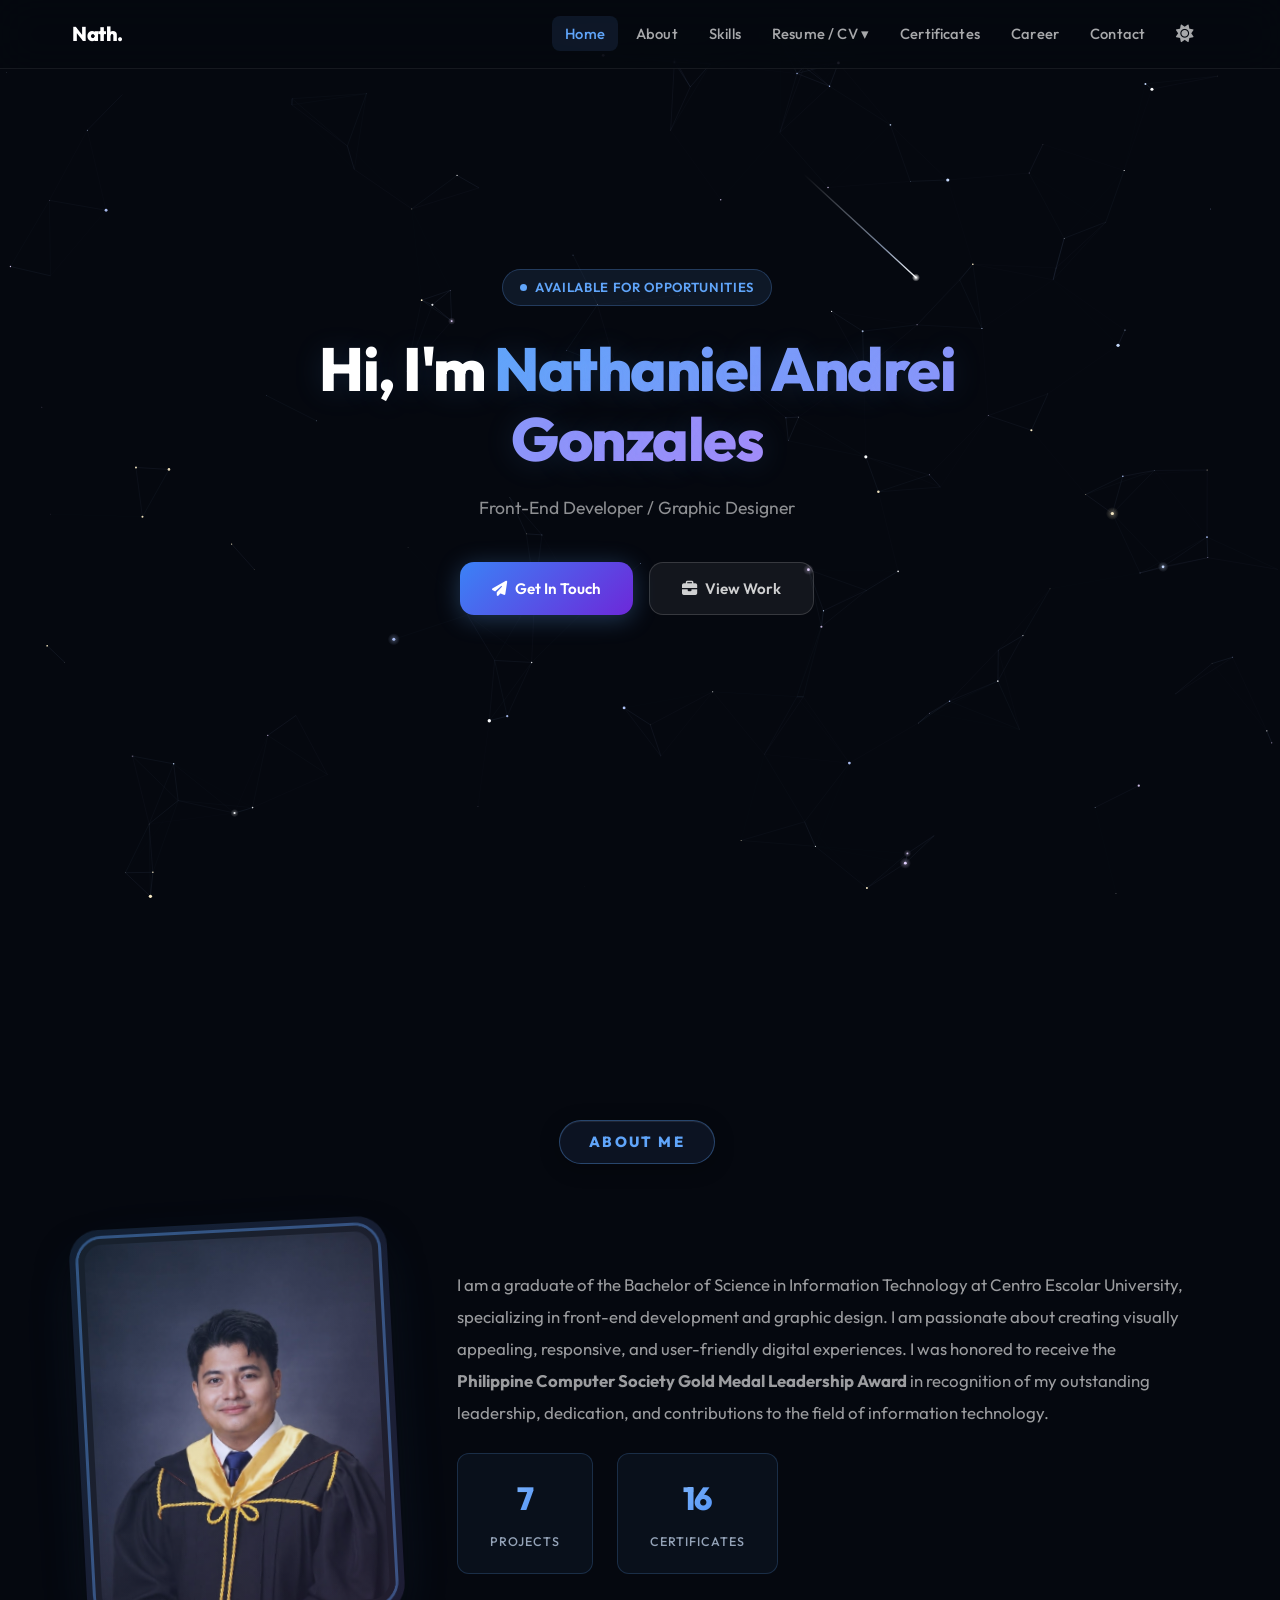
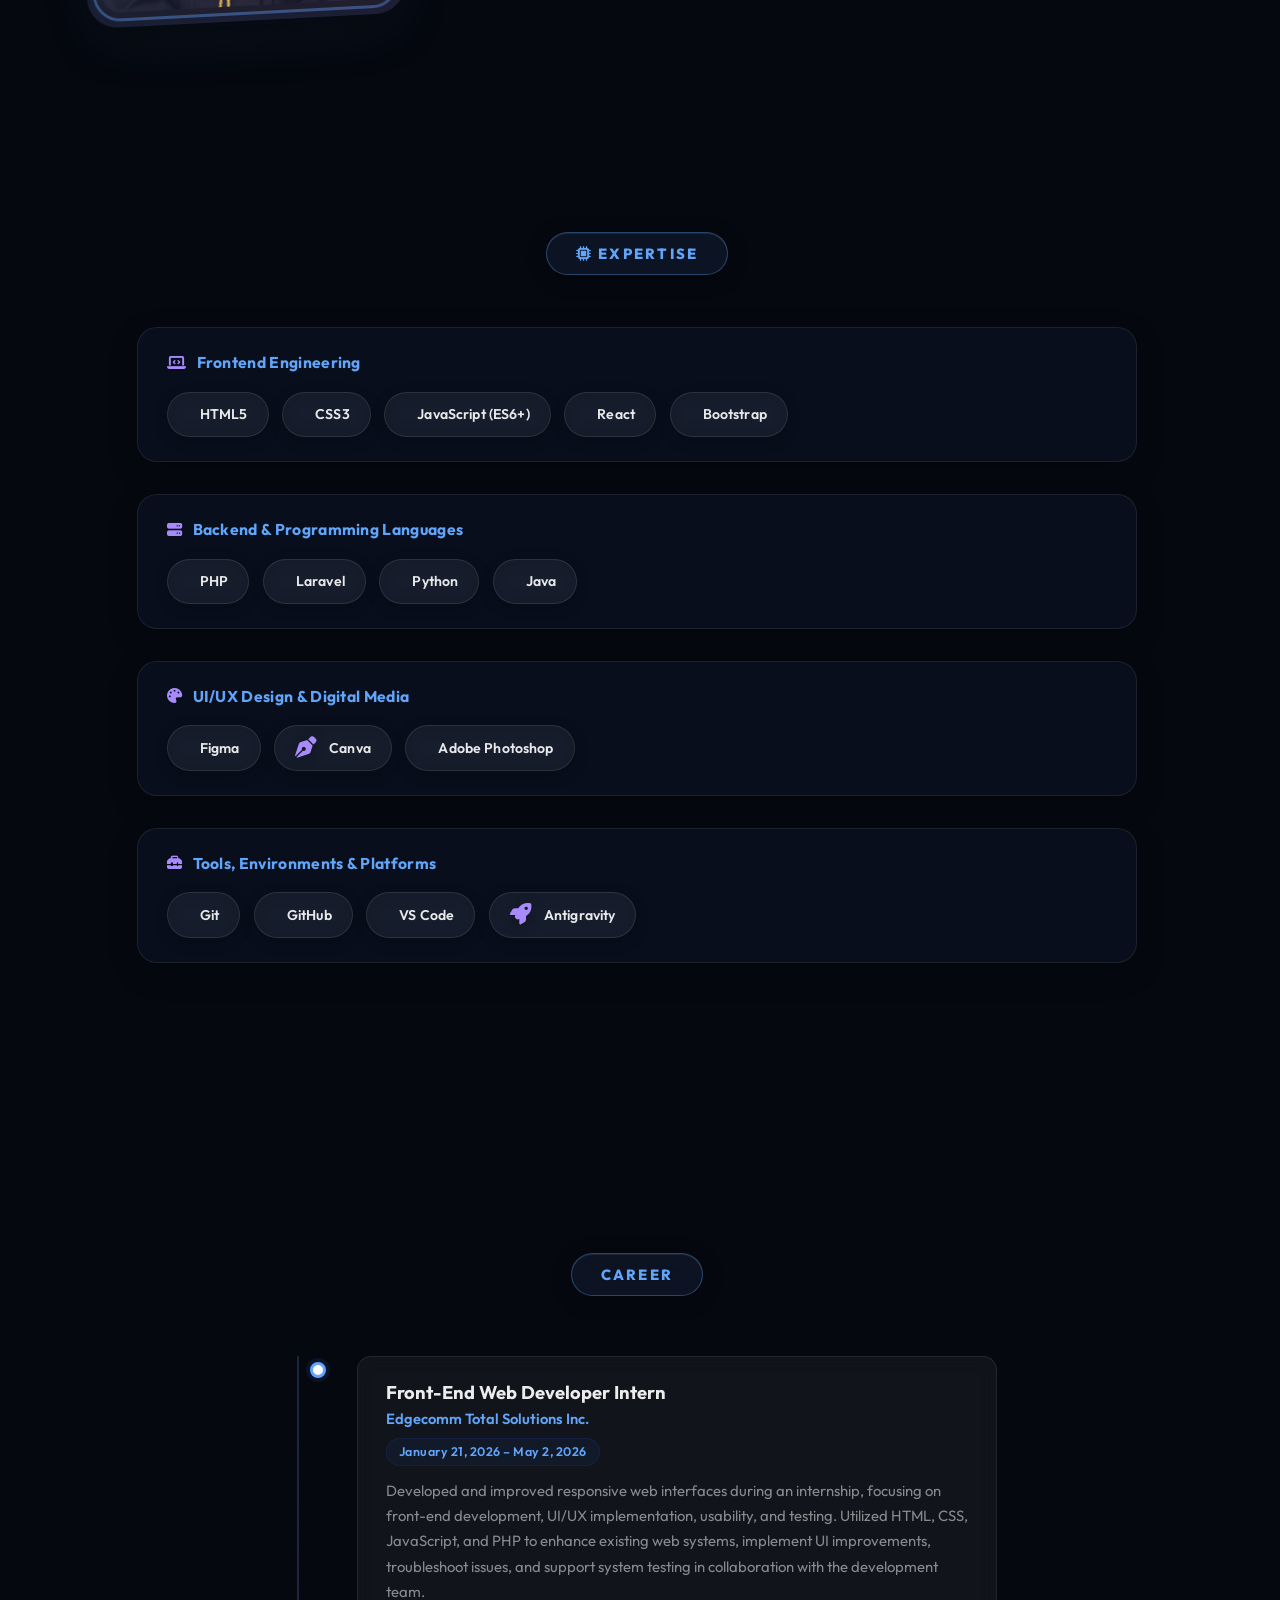
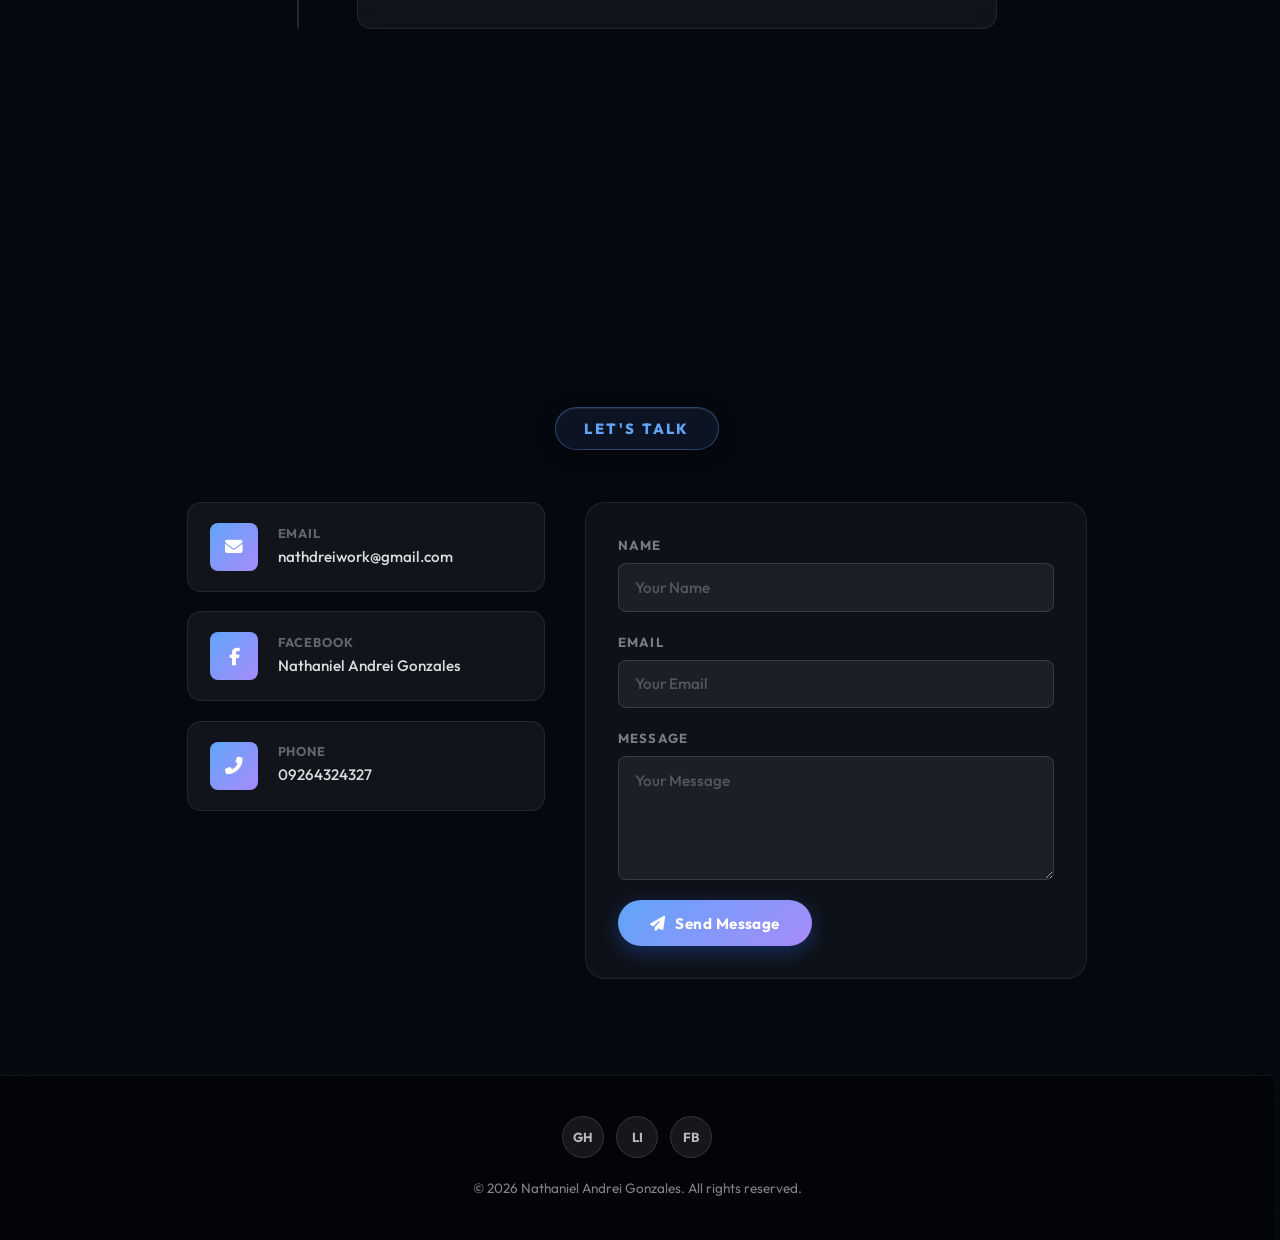
==== index.html @ a36b27b5 "Rename Index.html to index.html" ====
<!DOCTYPE html>
<html lang="en">

<head>
    <meta charset="UTF-8">
    <meta name="viewport" content="width=device-width, initial-scale=1.0">
    <title>Nath Portfolio</title>
    <meta name="description"
        content="Portfolio of Nathaniel — Front-End Developer, Web Designer, and IT student at Centro Escolar University.">

    <!-- Google Fonts -->
    <link rel="preconnect" href="https://fonts.googleapis.com">
    <link rel="preconnect" href="https://fonts.gstatic.com" crossorigin>
    <link href="https://fonts.googleapis.com/css2?family=Outfit:wght@300;400;500;600;700;800&display=swap"
        rel="stylesheet">

    <!-- FontAwesome -->
    <link rel="stylesheet" href="https://cdnjs.cloudflare.com/ajax/libs/font-awesome/6.4.0/css/all.min.css">

    <link rel="stylesheet" href="nath2.css">
</head>

<body id="body">

    <!-- Navigation -->
    <nav id="navbar">
        <div class="container">
            <div class="logo">Nath.</div>

            <div class="menu-toggle" id="mobile-menu">
                <span></span>
                <span></span>
                <span></span>
            </div>

            <ul id="nav-menu">
                <li><a href="#home">Home</a></li>
                <li><a href="#about">About</a></li>
                <li><a href="#skills">Skills</a></li>
                <li class="cv-dropdown">
                    <a href="#" id="cv-link">Resume / CV ▾</a>
                    <div class="cv-popup">
                        <h3>My Documents</h3>
                        <a href="CV.pdf" download>Download CV</a>
                        <a href="resume (2).pdf" download>Download Resume</a>
                    </div>
                </li>
                <li><a href="#" id="certificates-nav-link">Certificates</a></li>
                <li><a href="#experience">Career</a></li>
                <li><a href="#contact">Contact</a></li>
                <li style="display:flex;align-items:center;"><button id="theme-toggle" class="theme-toggle-btn"
                        aria-label="Toggle Theme"><i class="fas fa-sun"></i></button></li>
            </ul>
        </div>
    </nav>

    <!-- Home Section -->
    <canvas id="star-canvas"></canvas>

    <section id="home">
        <div class="hero-content fade-up">
            <div class="hero-badge">Available for opportunities</div>
            <h1>Hi, I'm <span class="highlight">Nathaniel Andrei<br>Gonzales</span></h1>
            <p class="tagline">Front-End Developer / Graphic Designer</p>
            <div class="hero-buttons">
                <a href="#contact" class="cta-button">
                    <i class="fas fa-paper-plane"></i> Get In Touch
                </a>
                <a href="#" id="view-work-btn" class="cta-outline">
                    <i class="fas fa-briefcase"></i> View Work
                </a>
            </div>
        </div>
    </section>


    <!-- About Section -->
    <section id="about">
        <div style="text-align:center;margin-bottom:0.5rem;">
            <span class="section-pill">About Me</span>
        </div>
        <div class="about-content">
            <div class="about-image">
                <img src="nath.jpg?v=2" alt="Nathaniel Andrei Gonzales">
            </div>
            <div class="about-text">
                <p>I am a graduate of the Bachelor of Science in Information Technology at Centro Escolar University,
                    specializing in front-end development and graphic design. I am passionate about creating visually
                    appealing, responsive, and user-friendly digital experiences. I was honored to receive the
                    <strong>Philippine Computer Society Gold Medal Leadership Award</strong> in recognition of my
                    outstanding leadership, dedication,
                    and contributions to the field of information technology.
                </p>

                <div class="about-stats">
                    <div class="stat-item">
                        <span class="stat-number">7</span>
                        <span class="stat-label">Projects</span>
                    </div>
                    <div class="stat-item">
                        <span class="stat-number">16</span>
                        <span class="stat-label">Certificates</span>
                    </div>
                </div>
            </div>
        </div>
    </section>

    <!-- Skills Section -->
    <section id="skills">
        <div class="skills-section-header">
            <span class="section-pill"><i class="fas fa-microchip"></i> Expertise</span>

        </div>

        <div class="skills-container">
            <!-- Category 1: Frontend Development -->
            <div class="skills-group-block">
                <h3 class="skills-group-heading"><i class="fas fa-laptop-code"></i> Frontend Engineering</h3>
                <div class="skills-chips-wrapper">
                    <div class="skill-chip"><i class="devicon-html5-plain colored"></i><span>HTML5</span></div>
                    <div class="skill-chip"><i class="devicon-css3-plain colored"></i><span>CSS3</span></div>
                    <div class="skill-chip"><i class="devicon-javascript-plain colored"></i><span>JavaScript
                            (ES6+)</span></div>
                    <div class="skill-chip"><i class="devicon-react-original colored"></i><span>React</span></div>
                    <div class="skill-chip"><i class="devicon-bootstrap-plain colored"></i><span>Bootstrap</span></div>
                </div>
            </div>

            <!-- Category 2: Backend & Programming -->
            <div class="skills-group-block">
                <h3 class="skills-group-heading"><i class="fas fa-server"></i> Backend &amp; Programming Languages</h3>
                <div class="skills-chips-wrapper">
                    <div class="skill-chip"><i class="devicon-php-plain colored"></i><span>PHP</span></div>
                    <div class="skill-chip"><i class="devicon-laravel-plain colored"></i><span>Laravel</span></div>
                    <div class="skill-chip"><i class="devicon-python-plain colored"></i><span>Python</span></div>
                    <div class="skill-chip"><i class="devicon-java-plain colored"></i><span>Java</span></div>
                </div>
            </div>

            <!-- Category 3: UI/UX Design & Media -->
            <div class="skills-group-block">
                <h3 class="skills-group-heading"><i class="fas fa-palette"></i> UI/UX Design &amp; Digital Media</h3>
                <div class="skills-chips-wrapper">
                    <div class="skill-chip"><i class="devicon-figma-plain colored"></i><span>Figma</span></div>
                    <div class="skill-chip"><i class="fas fa-pen-nib skill-icon-fa"></i><span>Canva</span></div>
                    <div class="skill-chip"><i class="devicon-photoshop-plain colored"></i><span>Adobe Photoshop</span>
                    </div>
                </div>
            </div>

            <!-- Category 4: Tools & Platforms -->
            <div class="skills-group-block">
                <h3 class="skills-group-heading"><i class="fas fa-toolbox"></i> Tools, Environments &amp; Platforms</h3>
                <div class="skills-chips-wrapper">
                    <div class="skill-chip"><i class="devicon-git-plain colored"></i><span>Git</span></div>
                    <div class="skill-chip"><i class="devicon-github-original skill-icon-github"></i><span>GitHub</span>
                    </div>
                    <div class="skill-chip"><i class="devicon-vscode-plain colored"></i><span>VS Code</span></div>
                    <div class="skill-chip"><i class="fas fa-rocket skill-icon-fa"></i><span>Antigravity</span></div>
                </div>
            </div>
        </div>
    </section>


    <!-- ====== PROJECTS OVERLAY MODAL ====== -->
    <div id="projectsOverlay" class="section-overlay" aria-hidden="true">
        <div class="section-overlay-inner">
            <button class="section-overlay-close" id="projects-overlay-close"
                aria-label="Close Projects">&times;</button>

            <div class="proj-section-header">
                <span class="section-pill"><i class="fas fa-folder-open"></i> Projects</span>
                <h2 class="proj-main-heading">Featured Projects &amp; Visual Work</h2>
                <p class="proj-section-desc">Showcase of my software, digital design, and research work, including
                    systems development,
                    web applications, and magazines.</p>
                <!-- Interactive Filter Bar -->
                <div class="proj-filter-bar">
                    <button class="proj-filter-btn active" data-filter="all">
                        <i class="fas fa-th-large"></i> All Work <span class="filter-count">7</span>
                    </button>
                    <button class="proj-filter-btn" data-filter="systems">
                        <i class="fas fa-code"></i> Systems &amp; Software <span class="filter-count">5</span>
                    </button>
                    <button class="proj-filter-btn" data-filter="magazines">
                        <i class="fas fa-book-open"></i> Magazines &amp; Media <span class="filter-count">2</span>
                    </button>
                </div>
            </div>

            <!-- Category 1: Systems / Development -->
            <div class="proj-category-block" data-category="systems">
                <div class="proj-category-title">
                    <span class="category-pill"><i class="fas fa-laptop-code"></i> Software &amp; Systems
                        Engineering</span>
                </div>

                <div class="proj-grid">
                    <!-- 01 — Student Affairs Merit System -->
                    <div class="proj-card" data-num="01" data-category="systems">
                        <div class="proj-img">
                            <img src="Proj/proj1.png" alt="Student Affairs Merit System">
                            <div class="proj-hover">
                                <button onclick="openProjectModal(0)"><i class="fas fa-arrow-up-right-from-square"></i>
                                    View Details</button>
                            </div>
                        </div>
                        <div class="proj-body">
                            <h3>Student Affairs Merit System</h3>
                            <p>A web platform for CEU Manila to track student activities and automate merit point
                                computation.</p>
                            <div class="proj-tech">
                                <span>PHP</span>
                                <span>MySQL</span>
                                <span>HTML</span>
                                <span>CSS</span>
                                <span>Bootstrap</span>
                            </div>
                            <div class="proj-actions">
                                <a href="https://github.com/nathdreiwork/student-affairs-merit-system" target="_blank"
                                    class="proj-action-btn proj-action-btn--ghost">
                                    <i class="fab fa-github"></i> GitHub Repository
                                </a>
                            </div>
                        </div>
                    </div>

                    <!-- 02 — VerdixaChatBot -->
                    <div class="proj-card" data-num="02" data-category="systems">
                        <div class="proj-img">
                            <img src="Proj/proj5.png" alt="VerdixaChatBot">
                            <div class="proj-hover">
                                <button onclick="openProjectModal(1)"><i class="fas fa-arrow-up-right-from-square"></i>
                                    View Details</button>
                            </div>
                        </div>
                        <div class="proj-body">
                            <h3>VerdixaChatBot</h3>
                            <p>An AI-powered diet chatbot system designed to help users achieve health goals with
                                real-time AI guidance.</p>
                            <div class="proj-tech">
                                <span>PHP</span>
                                <span>MySQL</span>
                                <span>HTML</span>
                                <span>CSS</span>
                                <span>Bootstrap</span>
                            </div>
                            <div class="proj-actions">
                                <a href="https://github.com/nathdreiwork/verdixa-chatbot" target="_blank"
                                    class="proj-action-btn proj-action-btn--ghost">
                                    <i class="fab fa-github"></i> GitHub Repository
                                </a>
                            </div>
                        </div>
                    </div>

                    <!-- 03 — BarangayCare -->
                    <div class="proj-card" data-num="03" data-category="systems">
                        <div class="proj-img">
                            <img src="Proj/proj6.png" alt="BarangayCare — Health Information System">
                            <div class="proj-hover">
                                <button onclick="openProjectModal(2)"><i class="fas fa-arrow-up-right-from-square"></i>
                                    View Details</button>
                            </div>
                        </div>
                        <div class="proj-body">
                            <h3>BarangayCare</h3>
                            <p>A cloud-powered barangay health record system with real-time profiling, vaccination
                                tracker, &amp; inventory.</p>
                            <div class="proj-tech">
                                <span>JavaScript</span>
                                <span>Firebase</span>
                                <span>Firestore</span>
                                <span>Chart.js</span>
                                <span>HTML5/CSS3</span>
                            </div>
                            <div class="proj-actions">
                                <a href="https://github.com/nathdreiwork/barangaycare" target="_blank"
                                    class="proj-action-btn proj-action-btn--ghost">
                                    <i class="fab fa-github"></i> GitHub Repository
                                </a>
                            </div>
                        </div>
                    </div>

                    <!-- 04 — PowerHub E-Commerce -->
                    <div class="proj-card" data-num="04" data-category="systems">
                        <div class="proj-img">
                            <img src="Proj/Proj3.png" alt="PowerHub E-Commerce">
                            <div class="proj-hover">
                                <button onclick="openProjectModal(3)"><i class="fas fa-arrow-up-right-from-square"></i>
                                    View Details</button>
                            </div>
                        </div>
                        <div class="proj-body">
                            <h3>PowerHub E-Commerce</h3>
                            <p>An e-commerce platform for browsing and purchasing tech products with full administrative
                                inventory control.</p>
                            <div class="proj-tech">
                                <span>MS Access</span>
                            </div>
                        </div>
                    </div>

                    <!-- 05 — Human Food & Water Dispenser -->
                    <div class="proj-card" data-num="05" data-category="systems">
                        <div class="proj-img">
                            <img src="Proj/Proj2.png" alt="Human Food &amp; Water Dispenser">
                            <div class="proj-hover">
                                <button onclick="openProjectModal(4)"><i class="fas fa-arrow-up-right-from-square"></i>
                                    View Details</button>
                            </div>
                        </div>
                        <div class="proj-body">
                            <h3>Human Food &amp; Water Dispenser</h3>
                            <p>An automated robotics system that hygienically dispenses food and water in public spaces
                                using sensors.</p>
                            <div class="proj-tech">
                                <span>Arduino</span><span>C++</span><span>Sensors</span><span>Servo Motor</span>
                            </div>
                        </div>
                    </div>
                </div>
            </div>

            <!-- Category 2: Graphic Design / Publications -->
            <div class="proj-category-block" data-category="magazines">
                <div class="proj-category-title">
                    <span class="category-pill"><i class="fas fa-book-open"></i> Publications &amp; Editorial
                        Media</span>
                </div>

                <div class="proj-grid">
                    <!-- 06 — JPCS Organization -->
                    <div class="proj-card" data-num="06" data-category="magazines">
                        <div class="proj-img">
                            <img src="Proj/D 1.png" alt="JPCS Organization Magazine">
                            <div class="proj-hover">
                                <button onclick="openProjectModal(5)"><i class="fas fa-arrow-up-right-from-square"></i>
                                    View Details</button>
                            </div>
                        </div>
                        <div class="proj-body">
                            <h3>JPCS Organization</h3>
                            <p>Full editorial magazine layout designed for the Technology Batch 2026 graduating class.
                            </p>
                            <div class="proj-tech">
                                <span>Canva</span><span>Magazine Layout</span>
                            </div>
                        </div>
                    </div>

                    <!-- 07 — Graduation Batch 2026 -->
                    <div class="proj-card" data-num="07" data-category="magazines">
                        <div class="proj-img">
                            <img src="Proj/D 2.png" alt="Graduation Batch 2026 Magazine">
                            <div class="proj-hover">
                                <button onclick="openProjectModal(6)"><i class="fas fa-arrow-up-right-from-square"></i>
                                    View Details</button>
                            </div>
                        </div>
                        <div class="proj-body">
                            <h3>Graduation Batch 2026</h3>
                            <p>Full editorial magazine layout designed for the Technology Batch 2026 graduating class.
                            </p>
                            <div class="proj-tech">
                                <span>Canva</span><span>Magazine Layout</span>
                            </div>
                        </div>
                    </div>
                </div><!-- /.proj-grid -->
            </div><!-- /.proj-category-block -->
        </div><!-- /.section-overlay-inner -->
    </div><!-- /#projectsOverlay -->

    <!-- ====== CERTIFICATES OVERLAY MODAL ====== -->
    <div id="certificatesOverlay" class="section-overlay" aria-hidden="true">
        <div class="section-overlay-inner">
            <button class="section-overlay-close" id="certificates-overlay-close"
                aria-label="Close Certificates">&times;</button>

            <div class="cert-section-header">
                <span class="section-pill"><i class="fas fa-certificate"></i> Verified Credentials</span>
                <h2 class="cert-main-heading">Certifications &amp; Technical Qualifications</h2>
                <p class="cert-section-desc">Official certifications in Linux system administration, AWS cloud security,
                    TESDA Computer Systems Servicing NCII, and digital tools.</p>

                <!-- Filter Bar -->
                <div class="cert-filter-bar">
                    <button class="cert-filter-btn active" data-cert-filter="all">
                        <i class="fas fa-th-large"></i> All Credentials <span class="filter-count">16</span>
                    </button>
                    <button class="cert-filter-btn" data-cert-filter="it-cloud">
                        <i class="fas fa-server"></i> IT, Systems &amp; Cloud <span class="filter-count">6</span>
                    </button>
                    <button class="cert-filter-btn" data-cert-filter="dev-data">
                        <i class="fas fa-code"></i> Web Dev &amp; Data <span class="filter-count">3</span>
                    </button>
                    <button class="cert-filter-btn" data-cert-filter="productivity">
                        <i class="fas fa-tools"></i> Productivity &amp; Tools <span class="filter-count">7</span>
                    </button>
                </div>
            </div>

            <!-- Category 1: IT Systems, Networking & Cloud -->
            <div class="cert-category-block" data-cert-category="it-cloud">
                <div class="cert-category-title">
                    <span class="category-pill"><i class="fas fa-server"></i> IT Systems, Networking &amp; Cloud
                        Administration</span>
                </div>

                <div class="cert-grid">
                    <div class="cert-item"><img src="Cert/Cert5.png" alt="Red Hat System Administration I (RH124)">
                        <div class="cert-item-info">
                            <h3>Red Hat System Administration I (RH124)</h3>
                            <p>Linux system administration fundamentals and core CLI commands.</p>
                            <span class="cert-tag"><i class="fab fa-redhat"></i> Linux Admin</span>
                        </div>
                    </div>
                    <div class="cert-item"><img src="Cert/Cert6.png" alt="AWS Academy — Cloud Security Foundations">
                        <div class="cert-item-info">
                            <h3>AWS Academy — Cloud Security Foundations</h3>
                            <p>Cloud security principles, IAM policies, and compliance architecture.</p>
                            <span class="cert-tag"><i class="fab fa-aws"></i> AWS Cloud</span>
                        </div>
                    </div>
                    <div class="cert-item"><img src="Cert/Cert7.png" alt="Setting Up Computer Servers NCII">
                        <div class="cert-item-info">
                            <h3>Setting Up Computer Servers NCII</h3>
                            <p>Installing, configuring, and deploying enterprise server roles.</p>
                            <span class="cert-tag"><i class="fas fa-network-wired"></i> TESDA NCII</span>
                        </div>
                    </div>
                    <div class="cert-item"><img src="Cert/Cert8.png"
                            alt="Installing and Configuring Computer Systems NCII">
                        <div class="cert-item-info">
                            <h3>Installing and Configuring Computer Systems NCII</h3>
                            <p>System assembly, OS deployment, and hardware configuration.</p>
                            <span class="cert-tag"><i class="fas fa-microchip"></i> TESDA NCII</span>
                        </div>
                    </div>
                    <div class="cert-item"><img src="Cert/Cert9.png"
                            alt="Maintaining Computer Systems and Networks NCII">
                        <div class="cert-item-info">
                            <h3>Maintaining Computer Systems and Networks NCII</h3>
                            <p>Network maintenance, cable termination, and system diagnostics.</p>
                            <span class="cert-tag"><i class="fas fa-wifi"></i> TESDA NCII</span>
                        </div>
                    </div>
                    <div class="cert-item"><img src="Cert/Cert10.png" alt="Computer Systems Servicing NCII">
                        <div class="cert-item-info">
                            <h3>Computer Systems Servicing NCII</h3>
                            <p>Comprehensive computer hardware servicing and network repair.</p>
                            <span class="cert-tag"><i class="fas fa-wrench"></i> TESDA NCII</span>
                        </div>
                    </div>
                </div>
            </div>

            <!-- Category 2: Web Development & Data -->
            <div class="cert-category-block" data-cert-category="dev-data">
                <div class="cert-category-title">
                    <span class="category-pill"><i class="fas fa-code"></i> Web Development &amp; Data Analytics</span>
                </div>

                <div class="cert-grid">
                    <div class="cert-item"><img src="Cert/Cert16.png" alt="CSS and JavaScript">
                        <div class="cert-item-info">
                            <h3>CSS and JavaScript</h3>
                            <p>Building responsive single-page Flexbox websites with interactivity.</p>
                            <span class="cert-tag"><i class="fab fa-js"></i> Web Dev</span>
                        </div>
                    </div>
                    <div class="cert-item"><img src="Cert/Cert2.png" alt="Build a Free Website with WordPress">
                        <div class="cert-item-info">
                            <h3>Build a Free Website with WordPress</h3>
                            <p>Creating and structuring CMS websites and content layouts.</p>
                            <span class="cert-tag"><i class="fab fa-wordpress"></i> CMS</span>
                        </div>
                    </div>
                    <div class="cert-item"><img src="Cert/Cert12.png" alt="Working with BigQuery">
                        <div class="cert-item-info">
                            <h3>Working with BigQuery</h3>
                            <p>Querying large datasets, analyzing data, and generating SQL reports.</p>
                            <span class="cert-tag"><i class="fas fa-database"></i> Data SQL</span>
                        </div>
                    </div>
                </div>
            </div>

            <!-- Category 3: Productivity & Design Tools -->
            <div class="cert-category-block" data-cert-category="productivity">
                <div class="cert-category-title">
                    <span class="category-pill"><i class="fas fa-tools"></i> Productivity, Design &amp; Office
                        Tools</span>
                </div>

                <div class="cert-grid">
                    <div class="cert-item"><img src="Cert/Cert1.png" alt="Project Management Tracker — Microsoft Excel">
                        <div class="cert-item-info">
                            <h3>Project Management Tracker — Microsoft Excel</h3>
                            <p>Advanced Excel workbooks with automated project tracking tools.</p>
                            <span class="cert-tag"><i class="fas fa-file-excel"></i> MS Excel</span>
                        </div>
                    </div>
                    <div class="cert-item"><img src="Cert/Cert11.png"
                            alt="Analyze User Research Data — Microsoft Forms">
                        <div class="cert-item-info">
                            <h3>Analyze User Research Data — Microsoft Forms</h3>
                            <p>Survey creation, user research collection, and data analytics.</p>
                            <span class="cert-tag"><i class="fas fa-chart-pie"></i> MS Forms</span>
                        </div>
                    </div>
                    <div class="cert-item"><img src="Cert/Cert3.png" alt="Create a Storyboard using Canva">
                        <div class="cert-item-info">
                            <h3>Create a Storyboard using Canva</h3>
                            <p>Developing visual storyboard templates and layout graphics.</p>
                            <span class="cert-tag"><i class="fas fa-palette"></i> Design</span>
                        </div>
                    </div>
                    <div class="cert-item"><img src="Cert/Cert4.png" alt="Create a Promotional Video using Canva">
                        <div class="cert-item-info">
                            <h3>Create a Promotional Video using Canva</h3>
                            <p>Producing promotional video media with motion graphics.</p>
                            <span class="cert-tag"><i class="fas fa-video"></i> Video</span>
                        </div>
                    </div>
                    <div class="cert-item"><img src="Cert/Cert14.png" alt="Create a Resume and Cover Letter with Word">
                        <div class="cert-item-info">
                            <h3>Create a Resume and Cover Letter with Word</h3>
                            <p>Professional typography and document structuring using MS Word.</p>
                            <span class="cert-tag"><i class="fas fa-file-word"></i> MS Word</span>
                        </div>
                    </div>
                    <div class="cert-item"><img src="Cert/Cert15.png" alt="Getting Started with Microsoft PowerPoint">
                        <div class="cert-item-info">
                            <h3>Getting Started with Microsoft PowerPoint</h3>
                            <p>Designing dynamic slideshow presentations and visuals.</p>
                            <span class="cert-tag"><i class="fas fa-file-powerpoint"></i> PowerPoint</span>
                        </div>
                    </div>
                    <div class="cert-item"><img src="Cert/Cert13.png" alt="Getting Started with Microsoft Word">
                        <div class="cert-item-info">
                            <h3>Getting Started with Microsoft Word</h3>
                            <p>Formatting business documents, tables, and typography.</p>
                            <span class="cert-tag"><i class="fas fa-file-alt"></i> MS Word</span>
                        </div>
                    </div>
                </div>
            </div>

            <!-- Certificate image lightbox (inside overlay) -->
            <div class="certificate-modal" id="certificateModal">
                <button class="modal-close">&times;</button>
                <img id="modalImage" alt="Certificate Preview">
            </div>
        </div><!-- /.section-overlay-inner -->
    </div><!-- /#certificatesOverlay -->



    <!-- Experience Section -->
    <section id="experience">
        <div style="text-align:center;margin-bottom:0.5rem;">
            <span class="section-pill">Career</span>
        </div>
        <div class="experience-container">

            <div class="timeline-item">
                <div class="timeline-dot"></div>
                <div class="timeline-content">
                    <h3>Front-End Web Developer Intern</h3>
                    <h4>Edgecomm Total Solutions Inc.</h4>
                    <span class="timeline-date">January 21, 2026 – May 2, 2026</span>
                    <p>Developed and improved responsive web interfaces during an internship, focusing on front-end
                        development, UI/UX implementation, usability, and testing. Utilized HTML, CSS, JavaScript, and
                        PHP to enhance existing web systems, implement UI improvements, troubleshoot issues, and support
                        system testing in collaboration with the development team.</p>
                </div>
            </div>

        </div>
    </section>

    <!-- Contact Section -->
    <section id="contact">
        <div style="text-align:center;margin-bottom:0.5rem;">
            <span class="section-pill">Let's Talk</span>
        </div>
        <div class="contact-container">
            <div class="contact-info">

                <div class="contact-item" id="contactEmailItem">
                    <div class="contact-icon"><i class="fas fa-envelope"></i></div>
                    <div>
                        <h3>Email</h3>
                        <p>nathdreiwork@gmail.com</p>
                    </div>
                </div>

                <div class="contact-item">
                    <div class="contact-icon"><i class="fab fa-facebook-f"></i></div>
                    <div>
                        <h3>Facebook</h3>
                        <p>Nathaniel Andrei Gonzales</p>
                    </div>
                </div>

                <div class="contact-item">
                    <div class="contact-icon"><i class="fas fa-phone-alt"></i></div>
                    <div>
                        <h3>Phone</h3>
                        <p>09264324327</p>
                    </div>
                </div>

            </div>

            <!-- Contact Form (Pure JS AJAX — No Page Redirect) -->
            <form class="contact-form" id="contactForm">
                <div class="form-group">
                    <label for="contactName">Name</label>
                    <input type="text" id="contactName" name="name" placeholder="Your Name" required>
                </div>
                <div class="form-group">
                    <label for="contactEmail">Email</label>
                    <input type="email" id="contactEmail" name="email" placeholder="Your Email" required>
                </div>
                <div class="form-group">
                    <label for="contactMessage">Message</label>
                    <textarea id="contactMessage" name="message" rows="5" placeholder="Your Message"
                        required></textarea>
                </div>
                <button type="button" class="contact-submit-btn" id="contactSubmitBtn">
                    <i class="fas fa-paper-plane" id="submitBtnIcon"></i> <span id="submitBtnText">Send Message</span>
                </button>
                <div id="contactFormStatus" class="contact-status-msg"></div>
            </form>
        </div>
    </section>


    <!-- Footer -->
    <footer>
        <div class="social-links">
            <a href="https://github.com/nathdreiwork" target="_blank" title="GitHub" aria-label="GitHub">GH</a>
            <a href="https://www.linkedin.com/in/nathaniel-andrei-gonzales-078173385/" target="_blank" title="LinkedIn"
                aria-label="LinkedIn">LI</a>
            <a href="https://www.facebook.com/profile.php?id=61592359302100" target="_blank" title="Facebook"
                aria-label="Facebook">FB</a>
        </div>
        <p>&copy; 2026 Nathaniel Andrei Gonzales. All rights reserved.</p>
    </footer>


    <!-- Project Modal (outside all sections so position:fixed works correctly) -->
    <div id="projectModal" class="modal">
        <div class="modal-content">
            <button class="close-btn" onclick="closeProjectModal()">&times;</button>
            <div class="modal-layout">
                <div class="modal-left" id="modalLeft">
                    <img id="modalImagePreview" src="" alt="Project Image">
                </div>
                <div class="modal-right">
                    <h2 id="modalTitle">Project Title</h2>
                    <p id="modalDescription">Project description goes here...</p>
                    <h3>Key Features</h3>
                    <ul id="modalFeatures"></ul>
                    <h3>Tech Stack</h3>
                    <div id="modalTags" class="project-tags"></div>
                </div>
            </div>
        </div>
    </div>

    <script src="nath.js"></script>
</body>

</html>
---- nath2.css ----
/* =============================== RESET =============================== */
*,
*::before,
*::after {
  margin: 0;
  padding: 0;
  box-sizing: border-box;
}

/* =============================== VARIABLES =============================== */
:root {
  --bg-main: #05080F;
  --bg-secondary: rgba(255, 255, 255, 0.04);
  --bg-card: rgba(255, 255, 255, 0.06);
  --primary: #60A5FA;
  --primary-dark: #3B82F6;
  --accent: #A78BFA;
  --accent-light: rgba(167, 139, 250, 0.15);
  --text-main: #F0F6FF;
  --text-muted: #94A3B8;
  --text-light: #64748B;
  --border: rgba(255, 255, 255, 0.10);
  --border-light: rgba(255, 255, 255, 0.06);
  --shadow-sm: 0 1px 3px rgba(0, 0, 0, 0.4);
  --shadow-md: 0 4px 16px rgba(0, 0, 0, 0.5);
  --shadow-lg: 0 10px 40px rgba(0, 0, 0, 0.55);
  --shadow-xl: 0 20px 60px rgba(96, 165, 250, 0.12), 0 8px 24px rgba(0, 0, 0, 0.5);
  --radius-sm: 8px;
  --radius-md: 14px;
  --radius-lg: 20px;
  --radius-xl: 28px;
  --transition: 0.3s cubic-bezier(0.4, 0, 0.2, 1);
}

/* =============================== GLOBAL =============================== */
html {
  scroll-behavior: smooth;
  scrollbar-gutter: stable;
}

body {
  font-family: 'Outfit', 'Segoe UI', Tahoma, Geneva, Verdana, sans-serif;
  color: var(--text-main);
  background: var(--bg-main);
  line-height: 1.6;
  overflow-x: hidden;
}

body.modal-open,
body.overlay-open {
  overflow: hidden !important;
}

a {
  text-decoration: none;
  color: inherit;
}

h1,
h2,
h3,
h4,
h5,
h6 {
  line-height: 1.3;
  font-weight: 700;
}

/* =============================== SCROLLBAR =============================== */
::-webkit-scrollbar {
  width: 6px;
}

::-webkit-scrollbar-track {
  background: #0A0E1A;
}

::-webkit-scrollbar-thumb {
  background: rgba(255, 255, 255, 0.12);
  border-radius: 10px;
}

::-webkit-scrollbar-thumb:hover {
  background: rgba(255, 255, 255, 0.22);
}

/* =============================== NAVBAR =============================== */
nav {
  background: rgba(5, 8, 15, 0.75);
  backdrop-filter: blur(20px);
  -webkit-backdrop-filter: blur(20px);
  padding: 0;
  position: fixed;
  width: 100%;
  top: 0;
  z-index: 1000;
  border-bottom: 1px solid rgba(255, 255, 255, 0.07);
  transition: box-shadow var(--transition), background var(--transition);
}

nav.scrolled {
  background: rgba(5, 8, 15, 0.95);
  box-shadow: 0 4px 30px rgba(0, 0, 0, 0.6);
}

nav .container {
  max-width: 1200px;
  margin: auto;
  padding: 0 2rem;
  display: flex;
  justify-content: space-between;
  align-items: center;
  height: 68px;
}

.logo {
  font-weight: 800;
  font-size: 1.25rem;
  color: #ffffff;
  letter-spacing: -0.5px;
  position: relative;
  white-space: nowrap;
}

.logo span {
  color: var(--primary);
}

nav ul {
  display: flex;
  list-style: none;
  gap: 0.25rem;
  align-items: center;
}

#nav-menu li a {
  position: relative;
  color: rgba(255, 255, 255, 0.65);
  font-weight: 500;
  font-size: 0.92rem;
  padding: 0.5rem 0.85rem;
  border-radius: var(--radius-sm);
  transition: color var(--transition), background var(--transition);
  letter-spacing: 0.01em;
}

#nav-menu li a:hover,
#nav-menu li a.active {
  color: var(--primary);
  background: rgba(96, 165, 250, 0.10);
}

/* =============================== CV POPUP =============================== */
.cv-dropdown {
  position: relative;
}

.cv-popup {
  display: none;
  position: absolute;
  top: calc(100% + 12px);
  left: 50%;
  transform: translateX(-50%);
  min-width: 260px;
  background: rgba(10, 14, 30, 0.95);
  backdrop-filter: blur(20px);
  border: 1px solid rgba(255, 255, 255, 0.10);
  border-radius: var(--radius-lg);
  padding: 16px;
  z-index: 1000;
  box-shadow: 0 20px 60px rgba(0, 0, 0, 0.7), 0 0 0 1px rgba(255, 255, 255, 0.05);
  animation: slideDown 0.2s ease;
  opacity: 0;
  pointer-events: none;
  transition: opacity var(--transition);
}

.cv-popup.active,
.cv-dropdown:hover .cv-popup {
  display: block;
  opacity: 1;
  pointer-events: auto;
}

.cv-popup::before {
  content: '';
  position: absolute;
  top: -7px;
  left: 50%;
  transform: translateX(-50%);
  width: 14px;
  height: 14px;
  background: rgba(10, 14, 30, 0.95);
  border-left: 1px solid rgba(255, 255, 255, 0.10);
  border-top: 1px solid rgba(255, 255, 255, 0.10);
  border-radius: 2px;
  rotate: 45deg;
}

.cv-popup h3 {
  font-size: 0.8rem;
  font-weight: 600;
  color: rgba(255, 255, 255, 0.4);
  text-transform: uppercase;
  letter-spacing: 0.08em;
  margin-bottom: 12px;
  padding-bottom: 10px;
  border-bottom: 1px solid rgba(255, 255, 255, 0.07);
}

.cv-popup a,
.cv-popup button {
  display: flex;
  align-items: center;
  gap: 10px;
  width: 100%;
  padding: 10px 12px;
  margin: 5px 0;
  background: rgba(255, 255, 255, 0.05);
  border: 1px solid rgba(255, 255, 255, 0.08);
  border-radius: var(--radius-sm);
  color: rgba(255, 255, 255, 0.85);
  text-decoration: none;
  font-size: 0.9rem;
  font-weight: 500;
  cursor: pointer;
  transition: all var(--transition);
  font-family: inherit;
}

.cv-popup a:hover,
.cv-popup button:hover {
  background: var(--primary);
  color: #fff;
  border-color: var(--primary);
  transform: translateX(3px);
}

.cv-popup a::before {
  content: '📄';
  font-size: 1rem;
}

.cv-popup a[href*="download"]::before {
  content: '⬇️';
}

@keyframes slideDown {
  from {
    opacity: 0;
    transform: translateX(-50%) translateY(-8px);
  }

  to {
    opacity: 1;
    transform: translateX(-50%) translateY(0);
  }
}

@media (max-width: 480px) {
  .cv-popup {
    left: 0;
    transform: none;
    min-width: 200px;
  }

  .cv-popup::before {
    left: 30px;
    transform: none;
  }
}

/* =============================== MOBILE MENU =============================== */
.menu-toggle {
  display: none;
  flex-direction: column;
  cursor: pointer;
  gap: 5px;
  padding: 4px;
}

.menu-toggle span {
  width: 22px;
  height: 2px;
  background: var(--text-main);
  border-radius: 4px;
  transition: all var(--transition);
}

/* =============================== STAR CANVAS =============================== */
#star-canvas {
  position: fixed;
  inset: 0;
  z-index: -1;
  opacity: 1;
}

/* =============================== SECTIONS =============================== */
section {
  padding: 6rem 2rem;
  max-width: 1200px;
  margin: auto;
  animation: zoomIn 0.8s ease forwards;
  animation-play-state: paused;
}

@keyframes zoomIn {
  from {
    opacity: 0;
    transform: scale(0.97) translateY(20px);
  }

  to {
    opacity: 1;
    transform: scale(1) translateY(0);
  }
}

@keyframes fadeUp {
  from {
    opacity: 0;
    transform: translateY(30px);
  }

  to {
    opacity: 1;
    transform: translateY(0);
  }
}

/* Section headings */
.section-title {
  text-align: center;
  font-size: 2.2rem;
  font-weight: 800;
  color: var(--text-main);
  margin-bottom: 0.75rem;
  letter-spacing: -0.5px;
}

.section-subtitle {
  text-align: center;
  font-size: 1rem;
  color: var(--text-muted);
  margin-bottom: 3.5rem;
}

.section-pill {
  display: inline-block;
  padding: 0.3rem 1rem;
  background: rgba(96, 165, 250, 0.12);
  color: var(--primary);
  border: 1px solid rgba(96, 165, 250, 0.2);
  border-radius: 20px;
  font-size: 0.78rem;
  font-weight: 700;
  letter-spacing: 0.1em;
  text-transform: uppercase;
  margin-bottom: 0.75rem;
}

/* =============================== HOME =============================== */
#home {
  min-height: 100vh;
  display: flex;
  justify-content: center;
  align-items: center;
  text-align: center;
  padding-top: 5rem;
}

.hero-content {
  max-width: 800px;
}

.hero-badge {
  display: inline-flex;
  align-items: center;
  gap: 8px;
  padding: 0.45rem 1.1rem;
  background: rgba(96, 165, 250, 0.10);
  border: 1px solid rgba(96, 165, 250, 0.25);
  border-radius: 30px;
  color: var(--primary);
  font-size: 0.82rem;
  font-weight: 600;
  letter-spacing: 0.05em;
  text-transform: uppercase;
  margin-bottom: 1.75rem;
  animation: fadeUp 0.6s ease 0.1s both;
}

.hero-badge::before {
  content: '';
  width: 7px;
  height: 7px;
  background: var(--primary);
  border-radius: 50%;
  animation: pulse 2s ease infinite;
}

@keyframes pulse {

  0%,
  100% {
    opacity: 1;
    transform: scale(1);
  }

  50% {
    opacity: 0.5;
    transform: scale(0.85);
  }
}

.hero-content h1 {
  font-size: clamp(2.4rem, 5vw, 3.8rem);
  font-weight: 800;
  color: #ffffff;
  letter-spacing: -1.5px;
  line-height: 1.15;
  margin-bottom: 1.25rem;
  animation: fadeUp 0.6s ease 0.2s both;
  text-shadow: 0 2px 30px rgba(96, 165, 250, 0.15);
}

.hero-content h1 .highlight {
  background: linear-gradient(135deg, var(--primary), var(--accent));
  -webkit-background-clip: text;
  -webkit-text-fill-color: transparent;
  background-clip: text;
}

.tagline {
  font-size: 1.1rem;
  color: rgba(255, 255, 255, 0.55);
  margin-bottom: 2.5rem;
  font-weight: 400;
  max-width: 500px;
  margin-left: auto;
  margin-right: auto;
  animation: fadeUp 0.6s ease 0.3s both;
}

.hero-buttons {
  display: flex;
  gap: 1rem;
  justify-content: center;
  flex-wrap: wrap;
  animation: fadeUp 0.6s ease 0.4s both;
}

.cta-button {
  display: inline-flex;
  align-items: center;
  gap: 8px;
  padding: 0.85rem 2rem;
  font-weight: 600;
  font-size: 0.95rem;
  color: #ffffff;
  background: linear-gradient(135deg, var(--primary-dark), #6D28D9);
  border: none;
  border-radius: var(--radius-md);
  text-decoration: none;
  transition: all var(--transition);
  box-shadow: 0 4px 24px rgba(96, 165, 250, 0.3);
  cursor: pointer;
  font-family: inherit;
}

.cta-button:hover {
  transform: translateY(-2px);
  box-shadow: 0 8px 36px rgba(96, 165, 250, 0.45);
}

.cta-outline {
  display: inline-flex;
  align-items: center;
  gap: 8px;
  padding: 0.85rem 2rem;
  font-weight: 600;
  font-size: 0.95rem;
  color: rgba(255, 255, 255, 0.8);
  background: rgba(255, 255, 255, 0.06);
  border: 1.5px solid rgba(255, 255, 255, 0.15);
  border-radius: var(--radius-md);
  text-decoration: none;
  transition: all var(--transition);
  cursor: pointer;
  backdrop-filter: blur(8px);
}

.cta-outline:hover {
  border-color: var(--primary);
  color: var(--primary);
  background: rgba(96, 165, 250, 0.10);
  transform: translateY(-2px);
}

/* =============================== ABOUT =============================== */
#about {
  min-height: 100vh;
  display: flex;
  flex-direction: column;
  justify-content: center;
  padding-top: 6rem;
  /* just enough to clear the navbar */
  padding-bottom: 4rem;
}

#about h2 {
  text-align: center;
  font-size: 2.2rem;
  font-weight: 800;
  color: #ffffff;
  margin-bottom: 1rem;
  letter-spacing: -0.5px;
}

.about-content {
  display: flex;
  align-items: center;
  justify-content: center;
  gap: 70px;
  flex-wrap: wrap;
  margin-top: 3rem;
  max-width: 1100px;
  margin-left: auto;
  margin-right: auto;
}

.about-image {
  position: relative;
  flex-shrink: 0;
  width: 300px;
  height: 380px;
  border-radius: 24px;
  border: 6px solid #0a0a0a;
  box-shadow: 0 0 0 3px rgba(96, 165, 250, 0.4), 0 20px 40px rgba(0, 0, 0, 0.5), var(--shadow-xl);
  background-image: url('nath.jpg?v=2');
  background-size: cover;
  background-position: center top;
  cursor: pointer;
  transform: rotate(-3deg);
  transition: transform 0.3s ease;
}

.about-image:hover {
  transform: rotate(0deg);
}

/* Decorative glow ring — kept outside via negative margin on wrapper */
.about-image::before {
  content: '';
  position: absolute;
  inset: -15px;
  background: linear-gradient(135deg, var(--primary), var(--accent));
  border-radius: 30px;
  z-index: -1;
  opacity: 0.15;
}

/* Drei.png — overlays nath.jpg on hover via ::after */
.about-image::after {
  content: '';
  position: absolute;
  inset: 0;
  border-radius: 18px;
  background-image: url('Drei.png');
  background-size: cover;
  background-position: center top;
  opacity: 0;
  transition: opacity 0.5s ease;
}

.about-image:hover::after {
  opacity: 1;
}

/* Hide the img tag — layout handled by background-image */
.about-image img {
  display: none;
}

.about-text {
  flex: 1;
  min-width: 280px;
}

.about-text p {
  font-size: 1.05rem;
  color: rgba(255, 255, 255, 0.6);
  line-height: 1.9;
  margin-bottom: 1.5rem;
}

.about-stats {
  display: flex;
  gap: 1.5rem;
  flex-wrap: wrap;
  margin-top: 1rem;
}

.stat-item {
  text-align: center;
  background: rgba(96, 165, 250, 0.05);
  border: 1px solid rgba(96, 165, 250, 0.2);
  border-radius: 12px;
  padding: 1.2rem 2rem;
  min-width: 130px;
}

.stat-number {
  display: block;
  font-size: 2rem;
  font-weight: 800;
  background: linear-gradient(135deg, #93c5fd, #3b82f6);
  -webkit-background-clip: text;
  -webkit-text-fill-color: transparent;
  background-clip: text;
  letter-spacing: -1px;
  margin-bottom: 4px;
}

.stat-label {
  font-size: 0.78rem;
  color: var(--text-muted);
  font-weight: 500;
  text-transform: uppercase;
  letter-spacing: 0.08em;
}

@media (max-width: 768px) {
  .about-content {
    gap: 40px;
    justify-content: center;
    text-align: center;
  }

  .about-image {
    width: 220px;
    height: 280px;
  }

  .about-stats {
    justify-content: center;
  }
}

/* =============================== CERTIFICATES SECTION =============================== */
#certificates {
  background: var(--bg-main);
}

.cert-section-wrap {
  max-width: 1200px;
  margin: 0 auto;
}

.cert-section-header {
  text-align: center;
  margin-bottom: 3rem;
}

/* ===============================
   CREDENTIALS / CERTIFICATES ENHANCEMENTS
   =============================== */
.cert-section-header {
  text-align: center;
  margin-bottom: 2.5rem;
}

.cert-main-heading {
  font-size: 2.2rem;
  font-weight: 800;
  background: linear-gradient(135deg, #ffffff 0%, #60a5fa 50%, #a78bfa 100%);
  -webkit-background-clip: text;
  -webkit-text-fill-color: transparent;
  margin: 0.8rem 0 0.4rem;
  letter-spacing: -0.02em;
}

.cert-section-desc {
  font-size: 0.95rem;
  color: rgba(255, 255, 255, 0.65);
  max-width: 650px;
  margin: 0 auto 1.8rem;
  line-height: 1.6;
}

/* Certificate Filter Bar */
.cert-filter-bar {
  display: inline-flex;
  flex-wrap: wrap;
  justify-content: center;
  gap: 0.6rem;
  background: rgba(15, 23, 42, 0.65);
  padding: 0.45rem;
  border-radius: 9999px;
  border: 1px solid rgba(255, 255, 255, 0.12);
  backdrop-filter: blur(16px);
  -webkit-backdrop-filter: blur(16px);
  box-shadow: 0 8px 32px rgba(0, 0, 0, 0.3);
}

.cert-filter-btn {
  background: transparent;
  border: 1px solid transparent;
  color: rgba(255, 255, 255, 0.7);
  padding: 0.55rem 1.25rem;
  border-radius: 9999px;
  font-size: 0.85rem;
  font-weight: 600;
  cursor: pointer;
  display: inline-flex;
  align-items: center;
  gap: 0.55rem;
  transition: all 0.3s cubic-bezier(0.4, 0, 0.2, 1);
  font-family: inherit;
}

.cert-filter-btn i {
  font-size: 0.85rem;
  color: #94a3b8;
  transition: color 0.3s ease;
}

.cert-filter-btn .filter-count {
  font-size: 0.72rem;
  font-weight: 700;
  background: rgba(255, 255, 255, 0.12);
  color: rgba(255, 255, 255, 0.85);
  padding: 2px 8px;
  border-radius: 10px;
  transition: all 0.3s ease;
}

.cert-filter-btn:hover {
  color: #ffffff;
  background: rgba(255, 255, 255, 0.08);
}

.cert-filter-btn.active {
  background: linear-gradient(135deg, #2563eb 0%, #7c3aed 100%);
  color: #ffffff;
  border-color: rgba(255, 255, 255, 0.25);
  box-shadow: 0 4px 18px rgba(37, 99, 235, 0.4);
}

.cert-filter-btn.active i {
  color: #ffffff;
}

.cert-filter-btn.active .filter-count {
  background: rgba(255, 255, 255, 0.25);
  color: #ffffff;
}

/* Light mode for cert header & filter bar */
body.light-mode .cert-main-heading {
  background: linear-gradient(135deg, #0f172a 0%, #2563eb 100%);
  -webkit-background-clip: text;
  -webkit-text-fill-color: transparent;
}

body.light-mode .cert-section-desc {
  color: #475569;
}

body.light-mode .cert-filter-bar {
  background: rgba(255, 255, 255, 0.85);
  border-color: rgba(0, 0, 0, 0.1);
  box-shadow: 0 8px 30px rgba(0, 0, 0, 0.08);
}

body.light-mode .cert-filter-btn {
  color: #475569;
}

body.light-mode .cert-filter-btn:hover {
  color: #0f172a;
  background: rgba(0, 0, 0, 0.05);
}

body.light-mode .cert-filter-btn.active {
  background: linear-gradient(135deg, #2563eb 0%, #6d28d9 100%);
  color: #ffffff;
}

.cert-category-block {
  transition: all 0.4s ease;
  margin-bottom: 2rem;
}

.cert-category-title {
  display: flex;
  justify-content: flex-start;
  align-items: center;
  margin-bottom: 1.5rem;
}

.cert-grid {
  display: grid;
  grid-template-columns: repeat(auto-fill, minmax(240px, 1fr));
  gap: 1.25rem;
}

.cert-item {
  background: linear-gradient(145deg, rgba(255, 255, 255, 0.07) 0%, rgba(255, 255, 255, 0.02) 100%);
  border: 1px solid rgba(255, 255, 255, 0.08);
  border-radius: var(--radius-lg);
  overflow: hidden;
  cursor: pointer;
  transition: all 0.4s cubic-bezier(0.175, 0.885, 0.32, 1.275);
  backdrop-filter: blur(16px);
  -webkit-backdrop-filter: blur(16px);
  display: flex;
  flex-direction: column;
  position: relative;
}

.cert-item:hover {
  transform: translateY(-6px);
  box-shadow: 0 16px 45px rgba(96, 165, 250, 0.16), 0 0 15px rgba(167, 139, 250, 0.1);
  border-color: rgba(96, 165, 250, 0.4);
  background: linear-gradient(145deg, rgba(255, 255, 255, 0.11) 0%, rgba(255, 255, 255, 0.04) 100%);
}

.cert-item img {
  width: 100%;
  aspect-ratio: 4/3;
  object-fit: cover;
  display: block;
  transition: transform 0.5s ease;
}

.cert-item:hover img {
  transform: scale(1.05);
}

.cert-item-info {
  padding: 16px;
  display: flex;
  flex-direction: column;
  gap: 6px;
  flex-grow: 1;
  border-top: 1px solid rgba(255, 255, 255, 0.06);
}

.cert-item-info h3 {
  font-size: 0.92rem;
  font-weight: 700;
  color: rgba(255, 255, 255, 0.92);
  line-height: 1.4;
  margin: 0;
}

.cert-item-info p {
  font-size: 0.78rem;
  color: rgba(255, 255, 255, 0.55);
  line-height: 1.45;
  margin: 0;
}

.cert-tag {
  display: inline-flex;
  align-items: center;
  gap: 0.35rem;
  align-self: flex-start;
  margin-top: auto;
  padding: 3px 9px;
  background: rgba(59, 130, 246, 0.12);
  border: 1px solid rgba(96, 165, 250, 0.25);
  border-radius: 6px;
  font-size: 0.68rem;
  color: #60a5fa;
  font-weight: 600;
  transition: all 0.25s ease;
}

.cert-item:hover .cert-tag {
  background: rgba(59, 130, 246, 0.22);
  border-color: rgba(96, 165, 250, 0.5);
  color: #ffffff;
}

/* Certificate Modal */
.certificate-modal,
#certificateModal {
  display: none;
  position: fixed;
  inset: 0;
  background: rgba(0, 0, 0, 0.75);
  backdrop-filter: blur(12px);
  justify-content: center;
  align-items: center;
  z-index: 2000;
  padding: 2rem;
  animation: fadeIn 0.25s ease;
}

.certificate-modal.active,
#certificateModal.active {
  display: flex;
}

@keyframes fadeIn {
  from {
    opacity: 0;
  }

  to {
    opacity: 1;
  }
}

.certificate-modal img,
#certificateModal img {
  max-width: 90%;
  max-height: 88vh;
  border-radius: var(--radius-md);
  box-shadow: 0 30px 80px rgba(0, 0, 0, 0.5);
  cursor: zoom-in;
  transition: transform 0.4s ease;
}

.certificate-modal img.zoomed,
#certificateModal img.zoomed {
  transform: scale(1.5);
  cursor: zoom-out;
}

/* Close Button */
.modal-close {
  position: absolute;
  top: 24px;
  right: 28px;
  font-size: 1.5rem;
  cursor: pointer;
  background: rgba(255, 255, 255, 0.15);
  border: 1px solid rgba(255, 255, 255, 0.25);
  color: #fff;
  width: 46px;
  height: 46px;
  border-radius: 50%;
  display: flex;
  align-items: center;
  justify-content: center;
  transition: all var(--transition);
  z-index: 2001;
  backdrop-filter: blur(10px);
}

.modal-close:hover {
  background: rgba(239, 68, 68, 0.3);
  border-color: rgba(239, 68, 68, 0.5);
  transform: rotate(90deg);
}

@media (max-width: 768px) {
  .cert-grid {
    grid-template-columns: repeat(auto-fill, minmax(150px, 1fr));
    gap: 0.85rem;
  }

  .cert-section-header h2 {
    font-size: 1.9rem;
  }
}

@media (max-width: 480px) {
  .cert-grid {
    grid-template-columns: repeat(2, 1fr);
  }
}

/* =============================== PROJECTS SECTION =============================== */
#projects {
  background: var(--bg-main);
}

.proj-section-wrap {
  max-width: 1200px;
  margin: 0 auto;
}

.proj-section-header {
  text-align: center;
  margin-bottom: 1.5rem;
}

.proj-section-header h2 {
  font-size: 2.2rem;
  font-weight: 800;
  color: #ffffff;
  margin-bottom: 0.5rem;
  letter-spacing: -0.5px;
}

.section-pill {
  display: inline-block;
  padding: 0.55rem 1.8rem;
  background: rgba(15, 23, 42, 0.75);
  border: 1.5px solid rgba(96, 165, 250, 0.35);
  border-radius: 9999px;
  color: var(--primary, #60a5fa);
  font-size: 0.92rem;
  font-weight: 800;
  text-transform: uppercase;
  letter-spacing: 0.15em;
  backdrop-filter: blur(12px);
  -webkit-backdrop-filter: blur(12px);
  box-shadow: 0 4px 20px rgba(0, 0, 0, 0.3), inset 0 1px 0 rgba(255, 255, 255, 0.08);
  transition: all 0.3s ease;
}

.section-pill:hover {
  border-color: rgba(96, 165, 250, 0.6);
  box-shadow: 0 6px 25px rgba(96, 165, 250, 0.25), inset 0 1px 0 rgba(255, 255, 255, 0.15);
  transform: translateY(-1px);
}

body.light-mode .section-pill {
  background: rgba(239, 246, 255, 0.9);
  border-color: rgba(37, 99, 235, 0.3);
  color: #2563eb;
  box-shadow: 0 4px 15px rgba(37, 99, 235, 0.12);
}

.proj-section-desc,
.cert-section-desc {
  font-size: 0.95rem;
  color: rgba(255, 255, 255, 0.65);
  max-width: 650px;
  margin: 0 auto 1.8rem;
  line-height: 1.6;
  text-transform: none;
  font-weight: 400;
  letter-spacing: normal;
}

body.light-mode .proj-section-desc,
body.light-mode .cert-section-desc {
  color: #475569;
}

/* Category Blocks & Pill Headers */
.proj-category-block {
  margin-bottom: 3.5rem;
}

/* ===============================
   PROJECTS SECTION ENHANCEMENTS
   =============================== */
.proj-section-header {
  text-align: center;
  margin-bottom: 2.5rem;
}

.proj-main-heading {
  font-size: 2.2rem;
  font-weight: 800;
  background: linear-gradient(135deg, #ffffff 0%, #a78bfa 50%, #60a5fa 100%);
  -webkit-background-clip: text;
  -webkit-text-fill-color: transparent;
  margin: 0.8rem 0 0.4rem;
  letter-spacing: -0.02em;
}

.proj-section-desc {
  font-size: 0.95rem;
  color: rgba(255, 255, 255, 0.65);
  max-width: 620px;
  margin: 0 auto 1.8rem;
  line-height: 1.6;
}

/* Filter Bar */
.proj-filter-bar {
  display: inline-flex;
  flex-wrap: wrap;
  justify-content: center;
  gap: 0.6rem;
  background: rgba(15, 23, 42, 0.65);
  padding: 0.45rem;
  border-radius: 9999px;
  border: 1px solid rgba(255, 255, 255, 0.12);
  backdrop-filter: blur(16px);
  -webkit-backdrop-filter: blur(16px);
  box-shadow: 0 8px 32px rgba(0, 0, 0, 0.3);
}

.proj-filter-btn {
  background: transparent;
  border: 1px solid transparent;
  color: rgba(255, 255, 255, 0.7);
  padding: 0.55rem 1.25rem;
  border-radius: 9999px;
  font-size: 0.85rem;
  font-weight: 600;
  cursor: pointer;
  display: inline-flex;
  align-items: center;
  gap: 0.55rem;
  transition: all 0.3s cubic-bezier(0.4, 0, 0.2, 1);
  font-family: inherit;
}

.proj-filter-btn i {
  font-size: 0.85rem;
  color: #94a3b8;
  transition: color 0.3s ease;
}

.filter-count {
  font-size: 0.72rem;
  font-weight: 700;
  background: rgba(255, 255, 255, 0.12);
  color: rgba(255, 255, 255, 0.85);
  padding: 2px 8px;
  border-radius: 10px;
  transition: all 0.3s ease;
}

.proj-filter-btn:hover {
  color: #ffffff;
  background: rgba(255, 255, 255, 0.08);
}

.proj-filter-btn.active {
  background: linear-gradient(135deg, #3b82f6 0%, #7c3aed 100%);
  color: #ffffff;
  border-color: rgba(255, 255, 255, 0.25);
  box-shadow: 0 4px 18px rgba(59, 130, 246, 0.4);
}

.proj-filter-btn.active i {
  color: #ffffff;
}

.proj-filter-btn.active .filter-count {
  background: rgba(255, 255, 255, 0.25);
  color: #ffffff;
}

/* Light mode for filter bar */
body.light-mode .proj-main-heading {
  background: linear-gradient(135deg, #0f172a 0%, #4338ca 100%);
  -webkit-background-clip: text;
  -webkit-text-fill-color: transparent;
}

body.light-mode .proj-section-desc {
  color: #475569;
}

body.light-mode .proj-filter-bar {
  background: rgba(255, 255, 255, 0.85);
  border-color: rgba(0, 0, 0, 0.1);
  box-shadow: 0 8px 30px rgba(0, 0, 0, 0.08);
}

body.light-mode .proj-filter-btn {
  color: #475569;
}

body.light-mode .proj-filter-btn:hover {
  color: #0f172a;
  background: rgba(0, 0, 0, 0.05);
}

body.light-mode .proj-filter-btn.active {
  background: linear-gradient(135deg, #2563eb 0%, #6d28d9 100%);
  color: #ffffff;
}

.proj-category-block {
  transition: all 0.4s ease;
}

.proj-category-title {
  display: flex;
  justify-content: flex-start;
  align-items: center;
  margin-bottom: 1.5rem;
}

.category-pill {
  background: rgba(255, 255, 255, 0.05);
  border: 1px solid rgba(255, 255, 255, 0.12);
  color: #ffffff;
  padding: 0.65rem 1.6rem;
  border-radius: 9999px;
  font-size: 1.05rem;
  font-weight: 700;
  display: inline-flex;
  align-items: center;
  gap: 0.65rem;
  backdrop-filter: blur(12px);
  -webkit-backdrop-filter: blur(12px);
  box-shadow: 0 4px 20px rgba(0, 0, 0, 0.2);
  letter-spacing: 0.02em;
}

.category-pill i {
  color: var(--primary, #60a5fa);
  font-size: 1.1rem;
}

body.light-mode .category-pill {
  background: rgba(0, 0, 0, 0.04);
  border-color: rgba(0, 0, 0, 0.1);
  color: #111827;
  box-shadow: 0 4px 15px rgba(0, 0, 0, 0.05);
}

body.light-mode .category-pill i {
  color: var(--primary, #2563eb);
}

.proj-grid {
  display: grid;
  grid-template-columns: repeat(4, 1fr);
  gap: 1.15rem;
}

.proj-grid+.proj-grid {
  margin-top: 1.75rem;
}

.proj-card {
  background: linear-gradient(145deg, rgba(255, 255, 255, 0.08) 0%, rgba(255, 255, 255, 0.02) 100%);
  border: 1px solid rgba(255, 255, 255, 0.08);
  border-radius: var(--radius-xl);
  overflow: hidden;
  position: relative;
  transition: all 0.4s cubic-bezier(0.175, 0.885, 0.32, 1.275),
    opacity 0.3s ease,
    transform 0.3s ease;
  display: flex;
  flex-direction: column;
  backdrop-filter: blur(16px);
  -webkit-backdrop-filter: blur(16px);
  opacity: 1;
}

.proj-card:hover {
  transform: translateY(-8px) scale(1.015);
  box-shadow: 0 20px 50px rgba(96, 165, 250, 0.18), 0 0 15px rgba(167, 139, 250, 0.12);
  border-color: rgba(167, 139, 250, 0.4);
  background: linear-gradient(145deg, rgba(255, 255, 255, 0.12) 0%, rgba(255, 255, 255, 0.04) 100%);
}

.proj-card::before {
  content: attr(data-num);
  position: absolute;
  top: 12px;
  left: 12px;
  width: 30px;
  height: 30px;
  border-radius: var(--radius-sm);
  background: var(--primary);
  color: #fff;
  font-weight: 800;
  font-size: 0.75rem;
  display: flex;
  align-items: center;
  justify-content: center;
  z-index: 2;
  box-shadow: 0 4px 12px rgba(0, 0, 0, 0.25);
}

.proj-img {
  width: 100%;
  height: 165px;
  position: relative;
  overflow: hidden;
}

.proj-img img {
  width: 100%;
  height: 100%;
  object-fit: cover;
  transition: transform 0.6s ease;
}

.proj-card:hover .proj-img img {
  transform: scale(1.07);
}

.proj-hover {
  position: absolute;
  inset: 0;
  background: linear-gradient(180deg, rgba(37, 99, 235, 0.75) 0%, rgba(124, 58, 237, 0.88) 100%);
  display: flex;
  align-items: center;
  justify-content: center;
  opacity: 0;
  transition: opacity var(--transition);
}

.proj-card:hover .proj-hover {
  opacity: 1;
}

.proj-hover button {
  padding: 10px 22px;
  background: linear-gradient(135deg, #ffffff 0%, #f0f0f0 100%);
  color: var(--primary-dark);
  border: none;
  border-radius: 30px;
  font-weight: 800;
  font-size: 0.85rem;
  cursor: pointer;
  transition: all 0.3s ease;
  font-family: inherit;
  letter-spacing: 0.03em;
  box-shadow: 0 8px 20px rgba(0, 0, 0, 0.3);
  display: inline-flex;
  align-items: center;
  gap: 0.5rem;
}

.proj-hover button:hover {
  transform: scale(1.08) translateY(-2px);
  box-shadow: 0 12px 30px rgba(0, 0, 0, 0.4);
  color: #6D28D9;
}

.proj-body {
  padding: 16px;
  display: flex;
  flex-direction: column;
  gap: 8px;
  flex-grow: 1;
  border-top: 1px solid rgba(255, 255, 255, 0.06);
}

.proj-body h3 {
  font-size: 1.05rem;
  font-weight: 700;
  color: rgba(255, 255, 255, 0.92);
  margin: 0;
}

.proj-body p {
  font-size: 0.82rem;
  color: rgba(255, 255, 255, 0.55);
  line-height: 1.55;
  margin: 0;
}

.proj-tech {
  display: flex;
  flex-wrap: wrap;
  gap: 6px;
  margin-top: auto;
  padding-top: 8px;
}

.proj-tech span {
  padding: 3px 9px;
  background: rgba(124, 58, 237, 0.1);
  border: 1px solid rgba(167, 139, 250, 0.25);
  border-radius: 6px;
  font-size: 0.7rem;
  color: rgba(226, 232, 240, 0.85);
  font-weight: 500;
  transition: all 0.25s ease;
}

.proj-card:hover .proj-tech span {
  border-color: rgba(167, 139, 250, 0.5);
  background: rgba(124, 58, 237, 0.18);
  color: #ffffff;
}

.proj-actions {
  margin-top: 6px;
}

.proj-action-btn--ghost {
  display: inline-flex;
  align-items: center;
  gap: 0.45rem;
  padding: 0.45rem 0.85rem;
  border-radius: 8px;
  font-size: 0.76rem;
  font-weight: 600;
  text-decoration: none;
  background: rgba(255, 255, 255, 0.05);
  border: 1px solid rgba(255, 255, 255, 0.12);
  color: rgba(255, 255, 255, 0.85);
  transition: all 0.3s ease;
}

.proj-action-btn--ghost:hover {
  background: rgba(59, 130, 246, 0.18);
  border-color: rgba(96, 165, 250, 0.5);
  color: #ffffff;
  transform: translateY(-2px);
}

@media (max-width: 1200px) {
  .proj-grid {
    grid-template-columns: repeat(3, 1fr);
  }
}

@media (max-width: 860px) {
  .proj-grid {
    grid-template-columns: repeat(2, 1fr);
  }

  .proj-img {
    height: 180px;
  }
}

@media (max-width: 540px) {
  .proj-grid {
    grid-template-columns: 1fr;
  }
}

/* =============================== PROJECTS — EXTENDED STYLES =============================== */

/* Section heading */
.proj-section-title {
  font-size: 2.2rem;
  font-weight: 800;
  color: #ffffff;
  letter-spacing: -0.5px;
  margin-top: 0.5rem;
  margin-bottom: 0.5rem;
}

.proj-section-sub {
  color: rgba(255, 255, 255, 0.4);
  font-size: 0.95rem;
  margin-bottom: 2.5rem;
}

/* ---- Filter Bar ---- */
.proj-filter-bar {
  display: flex;
  justify-content: center;
  flex-wrap: wrap;
  gap: 0.5rem;
  margin-bottom: 3rem;
  padding: 0.25rem;
  position: relative;
  z-index: 10;
}

.proj-filter-btn {
  display: inline-flex;
  align-items: center;
  gap: 8px;
  padding: 0.6rem 1.5rem;
  border-radius: 30px;
  font-size: 0.85rem;
  font-weight: 600;
  font-family: inherit;
  cursor: pointer;
  border: 1px solid rgba(255, 255, 255, 0.08);
  background: rgba(255, 255, 255, 0.03);
  color: rgba(255, 255, 255, 0.6);
  transition: all 0.4s ease;
  letter-spacing: 0.03em;
  white-space: nowrap;
  position: relative;
  overflow: hidden;
  z-index: 50;
}

.proj-filter-btn i {
  font-size: 0.78rem;
  opacity: 0.8;
}

.proj-filter-btn:hover {
  border-color: rgba(96, 165, 250, 0.4);
  color: var(--primary);
  background: rgba(96, 165, 250, 0.08);
  transform: translateY(-1px);
}

.proj-filter-btn.filter-active {
  background: linear-gradient(135deg, #3B82F6, #6D28D9);
  border-color: transparent;
  color: #ffffff;
  box-shadow: 0 0 0 1px rgba(96, 165, 250, 0.3), 0 4px 20px rgba(59, 130, 246, 0.4);
  transform: translateY(-1px);
}

.proj-filter-btn.filter-active i {
  opacity: 1;
}

/* ---- Card fade animations ---- */
@keyframes cardFadeIn {
  from {
    opacity: 0;
    transform: translateY(18px) scale(0.97);
  }

  to {
    opacity: 1;
    transform: translateY(0) scale(1);
  }
}

@keyframes cardFadeOut {
  from {
    opacity: 1;
    transform: translateY(0) scale(1);
  }

  to {
    opacity: 0;
    transform: translateY(-10px) scale(0.97);
  }
}

/* ---- Badge color variants ---- */
.proj-badge--fe {
  background: rgba(59, 130, 246, 0.12);
  color: #60A5FA;
  border-color: rgba(59, 130, 246, 0.25);
}

.proj-badge--gd {
  background: rgba(167, 139, 250, 0.12);
  color: #A78BFA;
  border-color: rgba(167, 139, 250, 0.25);
}

.proj-badge--iot {
  background: rgba(52, 211, 153, 0.12);
  color: #34D399;
  border-color: rgba(52, 211, 153, 0.25);
}

.proj-badge--br {
  background: rgba(251, 146, 60, 0.12);
  color: #FB923C;
  border-color: rgba(251, 146, 60, 0.25);
}

/* ---- Proj meta row ---- */
.proj-meta {
  display: flex;
  align-items: center;
  gap: 0.5rem;
  flex-wrap: wrap;
}

/* ---- Action buttons ---- */
.proj-actions {
  display: flex;
  gap: 0.5rem;
  flex-wrap: wrap;
  margin-top: auto;
  padding-top: 0.5rem;
  border-top: 1px solid rgba(255, 255, 255, 0.06);
}

.proj-action-btn {
  display: inline-flex;
  align-items: center;
  gap: 6px;
  padding: 0.42rem 1rem;
  border-radius: 8px;
  font-size: 0.78rem;
  font-weight: 600;
  font-family: inherit;
  cursor: pointer;
  transition: all 0.3s cubic-bezier(0.4, 0, 0.2, 1);
  letter-spacing: 0.02em;
  text-decoration: none;
}

.proj-action-btn i {
  font-size: 0.75rem;
}

.proj-action-btn--ghost {
  background: rgba(255, 255, 255, 0.05);
  border: 1px solid rgba(255, 255, 255, 0.10);
  color: rgba(255, 255, 255, 0.55);
}

.proj-action-btn--ghost:hover {
  background: rgba(96, 165, 250, 0.10);
  border-color: rgba(96, 165, 250, 0.30);
  color: var(--primary);
  transform: translateY(-1px);
}

.proj-action-btn--primary {
  background: linear-gradient(135deg, #3B82F6, #6D28D9);
  border: none;
  color: #ffffff;
  box-shadow: 0 2px 12px rgba(59, 130, 246, 0.3);
}

.proj-action-btn--primary:hover {
  transform: translateY(-2px);
  box-shadow: 0 6px 20px rgba(59, 130, 246, 0.45);
}

/* ---- Filter bar responsive ---- */
@media (max-width: 480px) {
  .proj-filter-bar {
    gap: 0.4rem;
  }

  .proj-filter-btn {
    padding: 0.45rem 0.85rem;
    font-size: 0.76rem;
  }

  .proj-section-title {
    font-size: 1.8rem;
  }
}

/* =============================== PROJECT MODAL =============================== */
.modal {
  position: fixed;
  top: 0;
  left: 0;
  right: 0;
  bottom: 0;
  z-index: 2000;
  display: none;
  align-items: center;
  justify-content: center;
  padding: 20px;
  background: rgba(0, 0, 0, 0.65);
  backdrop-filter: blur(12px);
  -webkit-backdrop-filter: blur(12px);
  opacity: 0;
  transition: opacity var(--transition);
}

.modal.active {
  display: flex;
  opacity: 1;
}

body.modal-open {
  overflow: hidden;
}

.modal-content {
  position: relative;
  max-width: 960px;
  width: 100%;
  max-height: 90vh;
  padding: 40px 48px;
  overflow-y: auto;
  overflow-x: hidden;
  background: rgba(10, 14, 28, 0.98);
  border: none;
  outline: none;
  border-radius: var(--radius-xl);
  animation: modalSlideIn 0.4s cubic-bezier(0.34, 1.56, 0.64, 1);
  box-shadow: 0 30px 80px rgba(0, 0, 0, 0.8), 0 0 0 1px rgba(255, 255, 255, 0.08);
  backdrop-filter: blur(24px);
  margin: auto;
}

.modal-content::-webkit-scrollbar {
  width: 6px;
}

.modal-content::-webkit-scrollbar-track {
  background: var(--bg-main);
  border-radius: 10px;
}

.modal-content::-webkit-scrollbar-thumb {
  background: var(--border);
  border-radius: 10px;
}

@keyframes modalSlideIn {
  from {
    opacity: 0;
    transform: translateY(30px) scale(0.95);
  }

  to {
    opacity: 1;
    transform: translateY(0) scale(1);
  }
}

@keyframes modalSlideOut {
  from {
    opacity: 1;
    transform: translateY(0) scale(1);
  }

  to {
    opacity: 0;
    transform: translateY(20px) scale(0.97);
  }
}

.close-btn {
  position: absolute;
  top: 22px;
  right: 22px;
  display: flex;
  align-items: center;
  justify-content: center;
  width: 40px;
  height: 40px;
  font-size: 22px;
  color: rgba(255, 255, 255, 0.6);
  background: rgba(255, 255, 255, 0.07);
  border: 1px solid rgba(255, 255, 255, 0.12);
  border-radius: 50%;
  cursor: pointer;
  transition: all var(--transition);
  font-family: inherit;
  line-height: 1;
}

.close-btn:hover {
  background: rgba(239, 68, 68, 0.2);
  border-color: rgba(239, 68, 68, 0.4);
  color: #F87171;
  transform: rotate(90deg);
}

.modal-layout {
  display: flex;
  gap: 2.5rem;
  align-items: center;
  min-height: 0;
}

.modal-left {
  flex: 0 0 48%;
  max-width: 48%;
  display: flex;
  align-items: center;
  justify-content: center;
}

#modalImagePreview {
  width: 100%;
  height: auto;
  max-height: 60vh;
  border-radius: var(--radius-md);
  object-fit: contain;
  box-shadow: 0 8px 40px rgba(0, 0, 0, 0.6);
  display: none;
}

.modal-right {
  flex: 1;
  min-width: 0;
  overflow-y: auto;
  max-height: 80vh;
  padding-right: 4px;
}

.modal-right::-webkit-scrollbar {
  width: 4px;
}

.modal-right::-webkit-scrollbar-track {
  background: transparent;
}

.modal-right::-webkit-scrollbar-thumb {
  background: rgba(255, 255, 255, 0.12);
  border-radius: 10px;
}

@media (max-width: 768px) {
  .modal {
    padding: 16px;
  }

  .modal-content {
    padding: 28px 20px;
    max-height: 95vh;
  }

  .modal-layout {
    flex-direction: column;
    gap: 1.25rem;
  }

  .modal-left {
    flex: none;
    max-width: 100%;
    width: 100%;
  }

  #modalImagePreview {
    max-height: 40vh;
  }

  .modal-right {
    max-height: none;
  }
}

#modalTitle {
  margin-bottom: 1rem;
  font-size: 2rem;
  font-weight: 800;
  color: #ffffff;
  letter-spacing: -0.5px;
  padding-right: 3rem;
}

#modalDescription {
  padding: 20px;
  color: rgba(255, 255, 255, 0.6);
  line-height: 1.9;
  background: rgba(255, 255, 255, 0.04);
  border-radius: var(--radius-md);
  border: 1px solid rgba(255, 255, 255, 0.07);
  margin-bottom: 2rem;
  font-size: 0.96rem;
}

.modal-content h3 {
  font-size: 0.8rem;
  font-weight: 700;
  text-transform: uppercase;
  letter-spacing: 0.1em;
  color: rgba(255, 255, 255, 0.35);
  margin-bottom: 0.85rem;
}

#modalFeatures {
  display: grid;
  gap: 10px;
  padding: 0;
  margin: 0 0 2rem 0;
  list-style: none;
}

#modalFeatures li {
  position: relative;
  padding: 14px 20px 14px 52px;
  background: rgba(255, 255, 255, 0.04);
  border: 1px solid rgba(255, 255, 255, 0.07);
  border-radius: var(--radius-sm);
  color: rgba(255, 255, 255, 0.6);
  font-size: 0.93rem;
  transition: all var(--transition);
}

#modalFeatures li:hover {
  background: rgba(96, 165, 250, 0.07);
  border-color: rgba(96, 165, 250, 0.2);
  transform: translateX(4px);
  color: rgba(255, 255, 255, 0.9);
}

#modalFeatures li::before {
  content: "✓";
  position: absolute;
  top: 50%;
  left: 15px;
  width: 26px;
  height: 26px;
  display: flex;
  align-items: center;
  justify-content: center;
  background: linear-gradient(135deg, var(--primary), var(--accent));
  color: #fff;
  font-weight: 700;
  font-size: 0.7rem;
  border-radius: 50%;
  transform: translateY(-50%);
}

#modalTags {
  display: flex;
  flex-wrap: wrap;
  gap: 10px;
  margin-top: 0;
}

.project-tags,
#modalTags {
  display: flex;
  flex-wrap: wrap;
  gap: 8px;
}

.project-tags span,
#modalTags span {
  padding: 7px 16px;
  font-size: 0.83rem;
  font-weight: 600;
  color: var(--primary);
  background: rgba(96, 165, 250, 0.10);
  border: 1px solid rgba(96, 165, 250, 0.2);
  border-radius: 20px;
  transition: all var(--transition);
}

.project-tags span:hover,
#modalTags span:hover {
  background: var(--primary-dark);
  color: #fff;
  transform: translateY(-2px);
}

@media (max-width: 768px) {
  .modal-content {
    padding: 28px 20px;
    max-height: 88vh;
  }

  .close-btn {
    top: 14px;
    right: 14px;
    width: 34px;
    height: 34px;
    font-size: 18px;
  }

  #modalTitle {
    font-size: 1.6rem;
  }
}

@media (max-width: 480px) {
  .modal {
    padding: 16px;
  }

  .modal-content {
    padding: 22px 16px;
  }

  #modalFeatures li {
    padding: 12px 16px 12px 46px;
    font-size: 0.88rem;
  }

  #modalFeatures li::before {
    left: 12px;
    width: 22px;
    height: 22px;
    font-size: 0.65rem;
  }
}

/* =============================== EXPERIENCE SECTION =============================== */
#experience {
  background: var(--bg-main);
  padding: 1.5rem 2rem 4rem;
  min-height: 100vh;
  box-sizing: border-box;
  display: flex;
  flex-direction: column;
  justify-content: center;
}

#experience h2 {
  text-align: center;
  font-size: 2.2rem;
  font-weight: 800;
  color: #ffffff;
  margin-bottom: 0.75rem;
  letter-spacing: -0.5px;
}

.experience-container {
  max-width: 760px;
  margin: 2.5rem auto 0;
  position: relative;
  padding: 0 20px;
}

.experience-container::before {
  content: '';
  position: absolute;
  left: 40px;
  top: 0;
  bottom: 0;
  width: 2px;
  background: linear-gradient(180deg, var(--primary), var(--accent));
  opacity: 0.2;
  border-radius: 4px;
}

.timeline-item {
  position: relative;
  padding-left: 80px;
  margin-bottom: 2rem;
}

.timeline-item:last-child {
  margin-bottom: 0;
}

.timeline-dot {
  position: absolute;
  left: 33px;
  top: 6px;
  width: 16px;
  height: 16px;
  border-radius: 50%;
  background: #fff;
  border: 3px solid var(--primary);
  box-shadow: 0 0 0 4px rgba(37, 99, 235, 0.12);
  z-index: 2;
  transition: all var(--transition);
}

.timeline-item:hover .timeline-dot {
  background: var(--primary);
  box-shadow: 0 0 0 6px rgba(37, 99, 235, 0.15);
  transform: scale(1.15);
}

.timeline-content {
  background: rgba(255, 255, 255, 0.05);
  border: 1px solid rgba(255, 255, 255, 0.08);
  padding: 24px 28px;
  border-radius: var(--radius-md);
  backdrop-filter: blur(10px);
  transition: transform var(--transition), box-shadow var(--transition), border-color var(--transition);
}

.timeline-item:hover .timeline-content {
  transform: translateY(-4px);
  border-color: rgba(96, 165, 250, 0.3);
  box-shadow: 0 10px 40px rgba(96, 165, 250, 0.10);
}

.timeline-content h3 {
  font-size: 1.15rem;
  font-weight: 700;
  color: rgba(255, 255, 255, 0.92);
  margin-bottom: 4px;
}

.timeline-content h4 {
  font-size: 0.92rem;
  color: var(--primary);
  font-weight: 600;
  margin-bottom: 10px;
}

.timeline-date {
  display: inline-block;
  padding: 3px 12px;
  background: rgba(37, 99, 235, 0.07);
  color: var(--primary);
  font-size: 0.78rem;
  border-radius: 20px;
  margin-bottom: 12px;
  font-weight: 600;
  letter-spacing: 0.04em;
  border: 1px solid rgba(37, 99, 235, 0.12);
}

.timeline-content p {
  color: rgba(255, 255, 255, 0.5);
  line-height: 1.7;
  font-size: 0.93rem;
}

@media (max-width: 600px) {
  .experience-container::before {
    left: 28px;
  }

  .timeline-dot {
    left: 21px;
  }

  .timeline-item {
    padding-left: 60px;
  }

  .timeline-content {
    padding: 18px 20px;
  }
}

/* =============================== CONTACT =============================== */
#contact h2 {
  text-align: center;
  font-size: 2.2rem;
  font-weight: 800;
  color: #ffffff;
  margin-bottom: 0.75rem;
  letter-spacing: -0.5px;
}

.contact-container {
  display: grid;
  grid-template-columns: 1fr 1.4fr;
  gap: 2.5rem;
  margin: 2.5rem auto 0;
  max-width: 900px;
  align-items: start;
}

@media (max-width: 768px) {
  .contact-container {
    grid-template-columns: 1fr;
    max-width: 560px;
  }
}

.contact-info {
  display: flex;
  flex-direction: column;
  gap: 1.2rem;
  width: 100%;
}

.contact-item {
  display: flex;
  align-items: center;
  gap: 1.2rem;
  padding: 1.25rem 1.4rem;
  border-radius: var(--radius-md);
  background: rgba(255, 255, 255, 0.05);
  border: 1px solid rgba(255, 255, 255, 0.08);
  backdrop-filter: blur(10px);
  transition: transform var(--transition), box-shadow var(--transition), border-color var(--transition);
}

.contact-item:hover {
  transform: translateX(6px);
  box-shadow: 0 8px 30px rgba(96, 165, 250, 0.12);
  border-color: rgba(96, 165, 250, 0.3);
}

.contact-icon {
  width: 48px;
  height: 48px;
  background: linear-gradient(135deg, var(--primary), var(--accent));
  border-radius: var(--radius-sm);
  display: flex;
  justify-content: center;
  align-items: center;
  font-size: 1.1rem;
  color: #ffffff;
  flex-shrink: 0;
}

.contact-item h3 {
  font-size: 0.8rem;
  font-weight: 700;
  text-transform: uppercase;
  letter-spacing: 0.07em;
  color: rgba(255, 255, 255, 0.35);
  margin-bottom: 0.2rem;
}

.contact-item p {
  font-size: 0.95rem;
  color: rgba(255, 255, 255, 0.85);
  font-weight: 500;
}

/* Contact Form */
.contact-form {
  display: flex;
  flex-direction: column;
  gap: 1.25rem;
  padding: 2rem;
  background: rgba(255, 255, 255, 0.04);
  border: 1px solid rgba(255, 255, 255, 0.08);
  border-radius: var(--radius-lg, 16px);
  backdrop-filter: blur(12px);
  -webkit-backdrop-filter: blur(12px);
}

.form-group {
  display: flex;
  flex-direction: column;
  gap: 0.45rem;
}

.form-group label {
  font-size: 0.82rem;
  font-weight: 700;
  text-transform: uppercase;
  letter-spacing: 0.08em;
  color: rgba(255, 255, 255, 0.45);
}

.form-group input,
.form-group textarea {
  width: 100%;
  padding: 0.85rem 1rem;
  background: rgba(255, 255, 255, 0.06);
  border: 1px solid rgba(255, 255, 255, 0.12);
  border-radius: var(--radius-sm, 8px);
  color: #ffffff;
  font-size: 0.95rem;
  font-family: inherit;
  font-weight: 500;
  outline: none;
  transition: border-color 0.25s ease, box-shadow 0.25s ease, background 0.25s ease;
}

.form-group input::placeholder,
.form-group textarea::placeholder {
  color: rgba(255, 255, 255, 0.25);
}

.form-group input:focus,
.form-group textarea:focus {
  border-color: var(--primary, #60a5fa);
  box-shadow: 0 0 0 3px rgba(96, 165, 250, 0.15);
  background: rgba(255, 255, 255, 0.08);
}

.form-group textarea {
  resize: vertical;
  min-height: 120px;
}

.contact-submit-btn {
  display: inline-flex;
  align-items: center;
  justify-content: center;
  gap: 0.6rem;
  padding: 0.85rem 2rem;
  background: linear-gradient(135deg, var(--primary, #2563eb), var(--accent, #7c3aed));
  color: #ffffff;
  border: none;
  border-radius: 9999px;
  font-size: 0.95rem;
  font-weight: 700;
  font-family: inherit;
  cursor: pointer;
  letter-spacing: 0.03em;
  transition: all 0.3s ease;
  box-shadow: 0 6px 20px rgba(37, 99, 235, 0.35);
  align-self: flex-start;
}

.contact-submit-btn:hover {
  transform: translateY(-2px);
  box-shadow: 0 10px 30px rgba(37, 99, 235, 0.5);
}

.contact-submit-btn:active {
  transform: translateY(0);
}

/* ============================================
   FLYING EMAIL ANIMATION FOR CONTACT FORM
   ============================================ */
.flying-email-anim {
  position: fixed;
  z-index: 10000;
  pointer-events: none;
  display: flex;
  align-items: center;
  justify-content: center;
  width: 50px;
  height: 50px;
  background: linear-gradient(135deg, #60a5fa 0%, #a78bfa 50%, #34d399 100%);
  border-radius: 50%;
  color: #ffffff;
  font-size: 1.4rem;
  box-shadow: 0 0 25px rgba(96, 165, 250, 0.9), 0 0 40px rgba(52, 211, 153, 0.6);
  will-change: transform, opacity;
}

.email-sparkle-trail {
  position: fixed;
  z-index: 9999;
  pointer-events: none;
  width: 10px;
  height: 10px;
  border-radius: 50%;
  background: radial-gradient(circle, #60a5fa 0%, #34d399 100%);
  box-shadow: 0 0 12px #60a5fa, 0 0 20px #34d399;
  animation: fadeOutParticle 0.8s ease forwards;
}

@keyframes fadeOutParticle {
  0% {
    opacity: 1;
    transform: scale(1) translateY(0);
  }

  100% {
    opacity: 0;
    transform: scale(0.2) translateY(-15px);
  }
}

/* Email Card Glow Pulse when the flying email arrives */
#contactEmailItem {
  transition: transform 0.4s ease, box-shadow 0.4s ease, border-color 0.4s ease;
}

#contactEmailItem.received-pulse {
  animation: emailPulseGlow 1.2s cubic-bezier(0.34, 1.56, 0.64, 1) forwards;
}

@keyframes emailPulseGlow {
  0% {
    transform: scale(1);
    box-shadow: 0 0 0 rgba(52, 211, 153, 0);
  }

  30% {
    transform: scale(1.08) translateY(-4px);
    box-shadow: 0 0 35px rgba(52, 211, 153, 0.8), 0 0 15px rgba(96, 165, 250, 0.6);
    border-color: rgba(52, 211, 153, 0.8);
  }

  70% {
    transform: scale(1.04);
    box-shadow: 0 0 25px rgba(52, 211, 153, 0.5);
  }

  100% {
    transform: scale(1);
    box-shadow: none;
  }
}

/* Contact Status Toast / Message */
.contact-status-msg {
  margin-top: 0.8rem;
  font-size: 0.9rem;
  font-weight: 600;
  padding: 0.75rem 1.2rem;
  border-radius: 12px;
  display: none;
  align-items: center;
  gap: 0.6rem;
  transition: all 0.35s ease;
}

.contact-status-msg.success {
  display: flex;
  background: rgba(52, 211, 153, 0.15);
  border: 1px solid rgba(52, 211, 153, 0.4);
  color: #34d399;
  box-shadow: 0 8px 25px rgba(52, 211, 153, 0.2);
}

.contact-status-msg.error {
  display: flex;
  background: rgba(239, 68, 68, 0.15);
  border: 1px solid rgba(239, 68, 68, 0.4);
  color: #f87171;
}

/* Light mode overrides for contact form */
body.light-mode .contact-form {
  background: rgba(0, 0, 0, 0.02);
  border-color: rgba(0, 0, 0, 0.08);
}

body.light-mode .form-group label {
  color: #6b7280;
}

body.light-mode .form-group input,
body.light-mode .form-group textarea {
  background: rgba(0, 0, 0, 0.03);
  border-color: rgba(0, 0, 0, 0.12);
  color: #111827;
}

body.light-mode .form-group input::placeholder,
body.light-mode .form-group textarea::placeholder {
  color: #9ca3af;
}

body.light-mode .form-group input:focus,
body.light-mode .form-group textarea:focus {
  border-color: var(--primary, #2563eb);
  box-shadow: 0 0 0 3px rgba(37, 99, 235, 0.1);
  background: #ffffff;
}


/* =============================== FOOTER =============================== */
footer {
  background: rgba(0, 0, 0, 0.5);
  backdrop-filter: blur(20px);
  border-top: 1px solid rgba(255, 255, 255, 0.06);
  text-align: center;
  padding: 2.5rem 1rem;
}

footer p {
  font-size: 0.85rem;
  color: rgba(255, 255, 255, 0.5);
}

.social-links {
  display: flex;
  justify-content: center;
  gap: 0.75rem;
  margin-bottom: 1.25rem;
}

.social-links a {
  width: 42px;
  height: 42px;
  background: rgba(255, 255, 255, 0.08);
  border: 1px solid rgba(255, 255, 255, 0.12);
  border-radius: 50%;
  display: flex;
  align-items: center;
  justify-content: center;
  color: rgba(255, 255, 255, 0.7);
  font-size: 0.82rem;
  font-weight: 700;
  text-decoration: none;
  transition: all var(--transition);
}

.social-links a:hover {
  background: var(--primary);
  border-color: var(--primary);
  color: #fff;
  transform: scale(1.12);
}

/* =============================== SUMMARY POPUP =============================== */
.summary-popup {
  display: none;
  position: fixed;
  inset: 0;
  background: rgba(0, 0, 0, 0.5);
  backdrop-filter: blur(8px);
  z-index: 2000;
  justify-content: center;
  align-items: center;
  padding: 1.5rem;
}

.summary-popup[style*="flex"] {
  display: flex;
}

.summary-content {
  background: rgba(10, 14, 28, 0.97);
  backdrop-filter: blur(24px);
  border: 1px solid rgba(255, 255, 255, 0.10);
  border-radius: var(--radius-xl);
  padding: 2.5rem;
  max-width: 600px;
  width: 100%;
  max-height: 85vh;
  overflow-y: auto;
  position: relative;
  box-shadow: 0 30px 80px rgba(0, 0, 0, 0.8);
  animation: modalSlideIn 0.35s cubic-bezier(0.34, 1.56, 0.64, 1);
}

.summary-content h2 {
  font-size: 1.6rem;
  font-weight: 800;
  color: #ffffff;
  margin-bottom: 1.5rem;
}

.summary-cards {
  display: grid;
  grid-template-columns: repeat(2, 1fr);
  gap: 1rem;
}

.summary-card {
  background: rgba(255, 255, 255, 0.04);
  border: 1px solid rgba(255, 255, 255, 0.07);
  border-radius: var(--radius-md);
  padding: 1.25rem;
  text-align: center;
}

.summary-card h3 {
  font-size: 2rem;
  font-weight: 800;
  color: var(--primary);
  margin-bottom: 0.35rem;
}

.summary-card p {
  font-size: 0.82rem;
  color: rgba(255, 255, 255, 0.45);
  font-weight: 500;
}

.summary-card.specializations,
.summary-card.skills {
  text-align: left;
}

.summary-card.specializations h3,
.summary-card.skills h3 {
  font-size: 1rem;
  color: var(--text-main);
  margin-bottom: 0.75rem;
}

.summary-card ul {
  list-style: none;
  display: flex;
  flex-direction: column;
  gap: 5px;
}

.summary-card ul li {
  font-size: 0.85rem;
  color: rgba(255, 255, 255, 0.5);
  padding-left: 1rem;
  position: relative;
}

.summary-card ul li::before {
  content: '→';
  position: absolute;
  left: 0;
  color: var(--primary);
  font-size: 0.75rem;
}

/* =============================== RESPONSIVE NAVBAR =============================== */
@media (max-width: 768px) {
  nav ul {
    display: none;
    flex-direction: column;
    gap: 0.5rem;
    background: rgba(5, 8, 15, 0.97);
    backdrop-filter: blur(20px);
    position: fixed;
    top: 0;
    right: -100%;
    width: 70%;
    height: 100%;
    padding: 5rem 2rem 2rem;
    box-shadow: -4px 0 40px rgba(0, 0, 0, 0.6);
    transition: right var(--transition);
    z-index: 999;
    border-left: 1px solid rgba(255, 255, 255, 0.07);
  }

  nav ul.active {
    right: 0;
    display: flex;
  }

  .menu-toggle {
    display: flex;
  }

  section {
    padding: 4rem 1.5rem;
  }
}

/* =============================== ACCESSIBILITY =============================== */
.details-btn:focus,
.cta-button:focus,
.close-btn:focus,
.modal-close:focus {
  outline: 2px solid var(--primary);
  outline-offset: 2px;
}

@media (prefers-reduced-motion: reduce) {

  *,
  *::before,
  *::after {
    animation-duration: 0.01ms !important;
    animation-iteration-count: 1 !important;
    transition-duration: 0.01ms !important;
  }
}

/* =============================== LIGHT THEME OVERRIDES =============================== */
body.light-mode {
  --bg-main: #e5e7eb;
  --text-main: #111827;
  --text-muted: #4B5563;
  --primary: #2563EB;
  --primary-dark: #1D4ED8;
  --accent: #7C3AED;
  --border: rgba(0, 0, 0, 0.1);
  background: var(--bg-main);
  color: var(--text-main);
}

body.light-mode nav {
  background: rgba(255, 255, 255, 0.75);
  border-bottom: 1px solid rgba(0, 0, 0, 0.1);
}

body.light-mode nav.scrolled {
  background: rgba(255, 255, 255, 0.95);
  box-shadow: 0 4px 30px rgba(0, 0, 0, 0.1);
}

body.light-mode .logo {
  color: #111827;
}

body.light-mode #nav-menu li a {
  color: #4B5563;
}

body.light-mode #nav-menu li a:hover,
body.light-mode #nav-menu li a.active {
  color: var(--primary);
  background: rgba(37, 99, 235, 0.1);
}

body.light-mode .hero-content h1 {
  color: #111827;
}

body.light-mode .hero-content h1 .highlight {
  background: linear-gradient(135deg, var(--primary), var(--accent));
  -webkit-background-clip: text;
  -webkit-text-fill-color: transparent;
  background-clip: text;
}

body.light-mode .tagline {
  color: #4B5563;
}

body.light-mode .cta-outline {
  color: #111827;
  background: rgba(0, 0, 0, 0.05);
  border: 1.5px solid rgba(0, 0, 0, 0.15);
}

body.light-mode .cta-outline:hover {
  background: rgba(37, 99, 235, 0.1);
}

body.light-mode #about h2,
body.light-mode .cert-section-header h2,
body.light-mode .proj-section-header h2,
body.light-mode #experience h2,
body.light-mode #contact h2 {
  color: #111827;
}

body.light-mode .about-text p {
  color: #4B5563;
}

body.light-mode .cert-item,
body.light-mode .proj-card,
body.light-mode .timeline-content,
body.light-mode .contact-item,
body.light-mode .summary-card,
body.light-mode .summary-content {
  background: #ffffff;
  border: 1px solid rgba(0, 0, 0, 0.1);
}

body.light-mode .cert-item-info h3,
body.light-mode .proj-body h3,
body.light-mode .timeline-content h3,
body.light-mode .summary-content h2 {
  color: #111827;
}

body.light-mode .cert-item-info p,
body.light-mode .proj-body p,
body.light-mode .timeline-content p,
body.light-mode .contact-item h3,
body.light-mode .contact-item p {
  color: #4B5563;
}

body.light-mode .proj-tech span {
  background: rgba(0, 0, 0, 0.05);
  border: 1px solid rgba(0, 0, 0, 0.1);
  color: #4B5563;
}

body.light-mode footer {
  background: #ffffff;
  border-top: 1px solid rgba(0, 0, 0, 0.1);
}

body.light-mode footer p {
  color: #4B5563;
}

body.light-mode .social-links a {
  background: rgba(0, 0, 0, 0.05);
  border: 1px solid rgba(0, 0, 0, 0.1);
  color: #4B5563;
}

body.light-mode .social-links a:hover {
  background: var(--primary);
  color: #fff;
}

body.light-mode .modal-content {
  background: #ffffff;
}

body.light-mode #modalTitle {
  color: #111827;
}

body.light-mode #modalDescription {
  background: #f9fafb;
  color: #4B5563;
  border: 1px solid rgba(0, 0, 0, 0.1);
}

body.light-mode .modal-content h3 {
  color: #4B5563;
}

body.light-mode #modalFeatures li {
  background: #f9fafb;
  border: 1px solid rgba(0, 0, 0, 0.1);
  color: #4B5563;
}

body.light-mode .close-btn {
  background: rgba(0, 0, 0, 0.05);
  border: 1px solid rgba(0, 0, 0, 0.1);
  color: #4B5563;
}

body.light-mode .cv-popup {
  background: #ffffff;
  border: 1px solid rgba(0, 0, 0, 0.1);
}

body.light-mode .cv-popup::before {
  background: #ffffff;
  border-left: 1px solid rgba(0, 0, 0, 0.1);
  border-top: 1px solid rgba(0, 0, 0, 0.1);
}

body.light-mode .cv-popup h3 {
  color: #4B5563;
  border-bottom: 1px solid rgba(0, 0, 0, 0.1);
}

body.light-mode .cv-popup a {
  background: rgba(0, 0, 0, 0.05);
  border: 1px solid rgba(0, 0, 0, 0.1);
  color: #111827;
}

body.light-mode .cv-popup a:hover {
  background: var(--primary);
  color: #ffffff;
}

body.light-mode .menu-toggle span {
  background: #111827;
}

/* Theme Toggle Button Style */
.theme-toggle-btn {
  background: transparent;
  border: none;
  color: rgba(255, 255, 255, 0.65);
  font-size: 1.1rem;
  cursor: pointer;
  padding: 0.5rem 0.85rem;
  border-radius: var(--radius-sm);
  transition: color var(--transition), background var(--transition);
}

.theme-toggle-btn:hover {
  color: var(--primary);
  background: rgba(96, 165, 250, 0.10);
}

body.light-mode .theme-toggle-btn {
  color: #4B5563;
}

body.light-mode .theme-toggle-btn:hover {
  color: var(--primary);
  background: rgba(37, 99, 235, 0.1);
}

/* ============================================
   SECTION OVERLAY MODALS (Projects / Certs)
   ============================================ */
.section-overlay {
  position: fixed;
  inset: 0;
  z-index: 1200;
  background: rgba(5, 8, 15, 0.92);
  backdrop-filter: blur(18px);
  -webkit-backdrop-filter: blur(18px);
  display: flex;
  justify-content: center;
  align-items: flex-start;
  opacity: 0;
  pointer-events: none;
  transition: opacity 0.35s ease;
  overflow-y: auto;
  scrollbar-gutter: stable;
}

.section-overlay.active {
  opacity: 1;
  pointer-events: auto;
}

.section-overlay-inner {
  position: relative;
  width: 100%;
  max-width: 1400px;
  min-height: 100vh;
  padding: 5rem 2rem 4rem;
  transform: translateY(30px);
  transition: transform 0.4s cubic-bezier(0.22, 1, 0.36, 1);
}

.section-overlay.active .section-overlay-inner {
  transform: translateY(0);
}

.section-overlay-close {
  position: fixed;
  top: 1.2rem;
  right: 1.5rem;
  width: 44px;
  height: 44px;
  border-radius: 50%;
  border: 1.5px solid rgba(255, 255, 255, 0.18);
  background: rgba(255, 255, 255, 0.06);
  color: #fff;
  font-size: 1.5rem;
  line-height: 1;
  cursor: pointer;
  display: flex;
  align-items: center;
  justify-content: center;
  transition: all 0.25s ease;
  z-index: 1201;
  backdrop-filter: blur(8px);
}

.section-overlay-close:hover {
  background: rgba(239, 68, 68, 0.25);
  border-color: rgba(239, 68, 68, 0.6);
  transform: scale(1.1) rotate(90deg);
}

/* Light-mode adjustments */
body.light-mode .section-overlay {
  background: rgba(229, 231, 235, 0.94);
}

body.light-mode .section-overlay-close {
  border-color: rgba(0, 0, 0, 0.15);
  background: rgba(0, 0, 0, 0.05);
  color: #111;
}

body.light-mode .section-overlay-close:hover {
  background: rgba(239, 68, 68, 0.15);
  border-color: rgba(239, 68, 68, 0.5);
}

/* =============================== SKILLS =============================== */
#skills {
  padding-top: 2rem;
  padding-bottom: 3rem;
}

/* ===============================
   COMPACT GLASS TECH CHIPS (SKILLS)
   =============================== */
.skills-section-header {
  text-align: center;
  margin-bottom: 2.2rem;
}

.skills-main-heading {
  font-size: 2.2rem;
  font-weight: 800;
  background: linear-gradient(135deg, #ffffff 0%, #a78bfa 50%, #60a5fa 100%);
  -webkit-background-clip: text;
  -webkit-text-fill-color: transparent;
  margin: 0.8rem 0 0.4rem;
  letter-spacing: -0.02em;
}

.skills-section-desc {
  font-size: 0.95rem;
  color: rgba(255, 255, 255, 0.65);
  max-width: 650px;
  margin: 0 auto;
  line-height: 1.6;
}

.skills-container {
  max-width: 1000px;
  margin: 2.5rem auto 0;
  display: flex;
  flex-direction: column;
  gap: 2rem;
}

.skills-group-block {
  background: rgba(15, 23, 42, 0.45);
  border: 1px solid rgba(255, 255, 255, 0.08);
  border-radius: 20px;
  padding: 1.5rem 1.8rem;
  backdrop-filter: blur(16px);
  -webkit-backdrop-filter: blur(16px);
  box-shadow: 0 10px 30px rgba(0, 0, 0, 0.2);
  transition: all 0.3s ease;
}

.skills-group-block:hover {
  border-color: rgba(96, 165, 250, 0.25);
  box-shadow: 0 12px 35px rgba(0, 0, 0, 0.3);
}

.skills-group-heading {
  font-size: 0.98rem;
  font-weight: 700;
  color: #60a5fa;
  margin-bottom: 1.2rem;
  display: flex;
  align-items: center;
  gap: 0.65rem;
  letter-spacing: 0.02em;
}

.skills-group-heading i {
  font-size: 0.95rem;
  color: #a78bfa;
}

.skills-chips-wrapper {
  display: flex;
  flex-wrap: wrap;
  gap: 0.85rem;
}

.skill-chip {
  display: inline-flex;
  align-items: center;
  gap: 0.75rem;
  padding: 0.65rem 1.25rem;
  background: rgba(255, 255, 255, 0.05);
  border: 1px solid rgba(255, 255, 255, 0.1);
  border-radius: 9999px;
  backdrop-filter: blur(10px);
  -webkit-backdrop-filter: blur(10px);
  cursor: default;
  transition: all 0.3s cubic-bezier(0.34, 1.56, 0.64, 1);
  box-shadow: 0 4px 15px rgba(0, 0, 0, 0.15);
}

.skill-chip i {
  font-size: 1.35rem;
  filter: drop-shadow(0 2px 6px rgba(0, 0, 0, 0.4));
  transition: transform 0.3s ease;
}

.skill-chip span {
  font-size: 0.88rem;
  font-weight: 600;
  color: rgba(255, 255, 255, 0.9);
  letter-spacing: 0.01em;
  transition: color 0.3s ease;
}

.skill-chip:hover {
  transform: translateY(-4px) scale(1.03);
  background: linear-gradient(135deg, rgba(255, 255, 255, 0.12) 0%, rgba(255, 255, 255, 0.04) 100%);
  border-color: rgba(96, 165, 250, 0.45);
  box-shadow: 0 10px 25px rgba(96, 165, 250, 0.2), 0 0 12px rgba(167, 139, 250, 0.15);
}

.skill-chip:hover i {
  transform: scale(1.15) rotate(4deg);
}

.skill-chip:hover span {
  color: #ffffff;
}

/* Light mode adjustments for skills chips */
body.light-mode .skills-main-heading {
  background: linear-gradient(135deg, #0f172a 0%, #4338ca 100%);
  -webkit-background-clip: text;
  -webkit-text-fill-color: transparent;
}

body.light-mode .skills-section-desc {
  color: #475569;
}

body.light-mode .skills-group-block {
  background: rgba(255, 255, 255, 0.85);
  border-color: rgba(0, 0, 0, 0.08);
  box-shadow: 0 8px 25px rgba(0, 0, 0, 0.05);
}

body.light-mode .skills-group-heading {
  color: #1e40af;
}

body.light-mode .skills-group-heading i {
  color: #6d28d9;
}

body.light-mode .skill-chip {
  background: rgba(241, 245, 249, 0.9);
  border-color: rgba(0, 0, 0, 0.08);
  box-shadow: 0 2px 10px rgba(0, 0, 0, 0.04);
}

body.light-mode .skill-chip span {
  color: #1e293b;
}

body.light-mode .skill-chip:hover {
  background: rgba(255, 255, 255, 1);
  border-color: rgba(37, 99, 235, 0.4);
  box-shadow: 0 8px 20px rgba(37, 99, 235, 0.15);
}

/* Fallback icons (Canva, Antigravity) */
.skill-icon-fa {
  color: var(--accent);
}

/* GitHub's devicon has no built-in color variant */
.skill-icon-github {
  color: rgba(255, 255, 255, 0.85);
}

.skill-card span {
  position: relative;
  z-index: 1;
  font-size: 0.82rem;
  font-weight: 600;
  color: rgba(255, 255, 255, 0.65);
  letter-spacing: 0.01em;
  text-align: center;
  transition: color var(--transition);
}

.skill-card:hover span {
  color: rgba(255, 255, 255, 0.95);
}

.skill-card:hover span {
  color: rgba(255, 255, 255, 0.95);
}

@media (max-width: 860px) {
  .skills-grid {
    grid-template-columns: repeat(4, 1fr);
  }
}

@media (max-width: 480px) {
  .skills-grid {
    grid-template-columns: repeat(3, 1fr);
    gap: 0.75rem;
  }

  .skill-card {
    padding: 1.25rem 0.5rem 1rem;
  }

  .skill-card i {
    font-size: 1.9rem;
  }
}

/* Light mode */
body.light-mode .skill-card {
  background: #ffffff;
  border: 1px solid rgba(0, 0, 0, 0.08);
}

body.light-mode .skill-card:hover {
  border-color: rgba(37, 99, 235, 0.3);
  box-shadow: 0 12px 30px rgba(37, 99, 235, 0.12);
}

body.light-mode .skill-card span {
  color: #6B7280;
}

body.light-mode .skill-card:hover span {
  color: #111827;
}

body.light-mode .skill-icon-github {
  color: #111827;
}
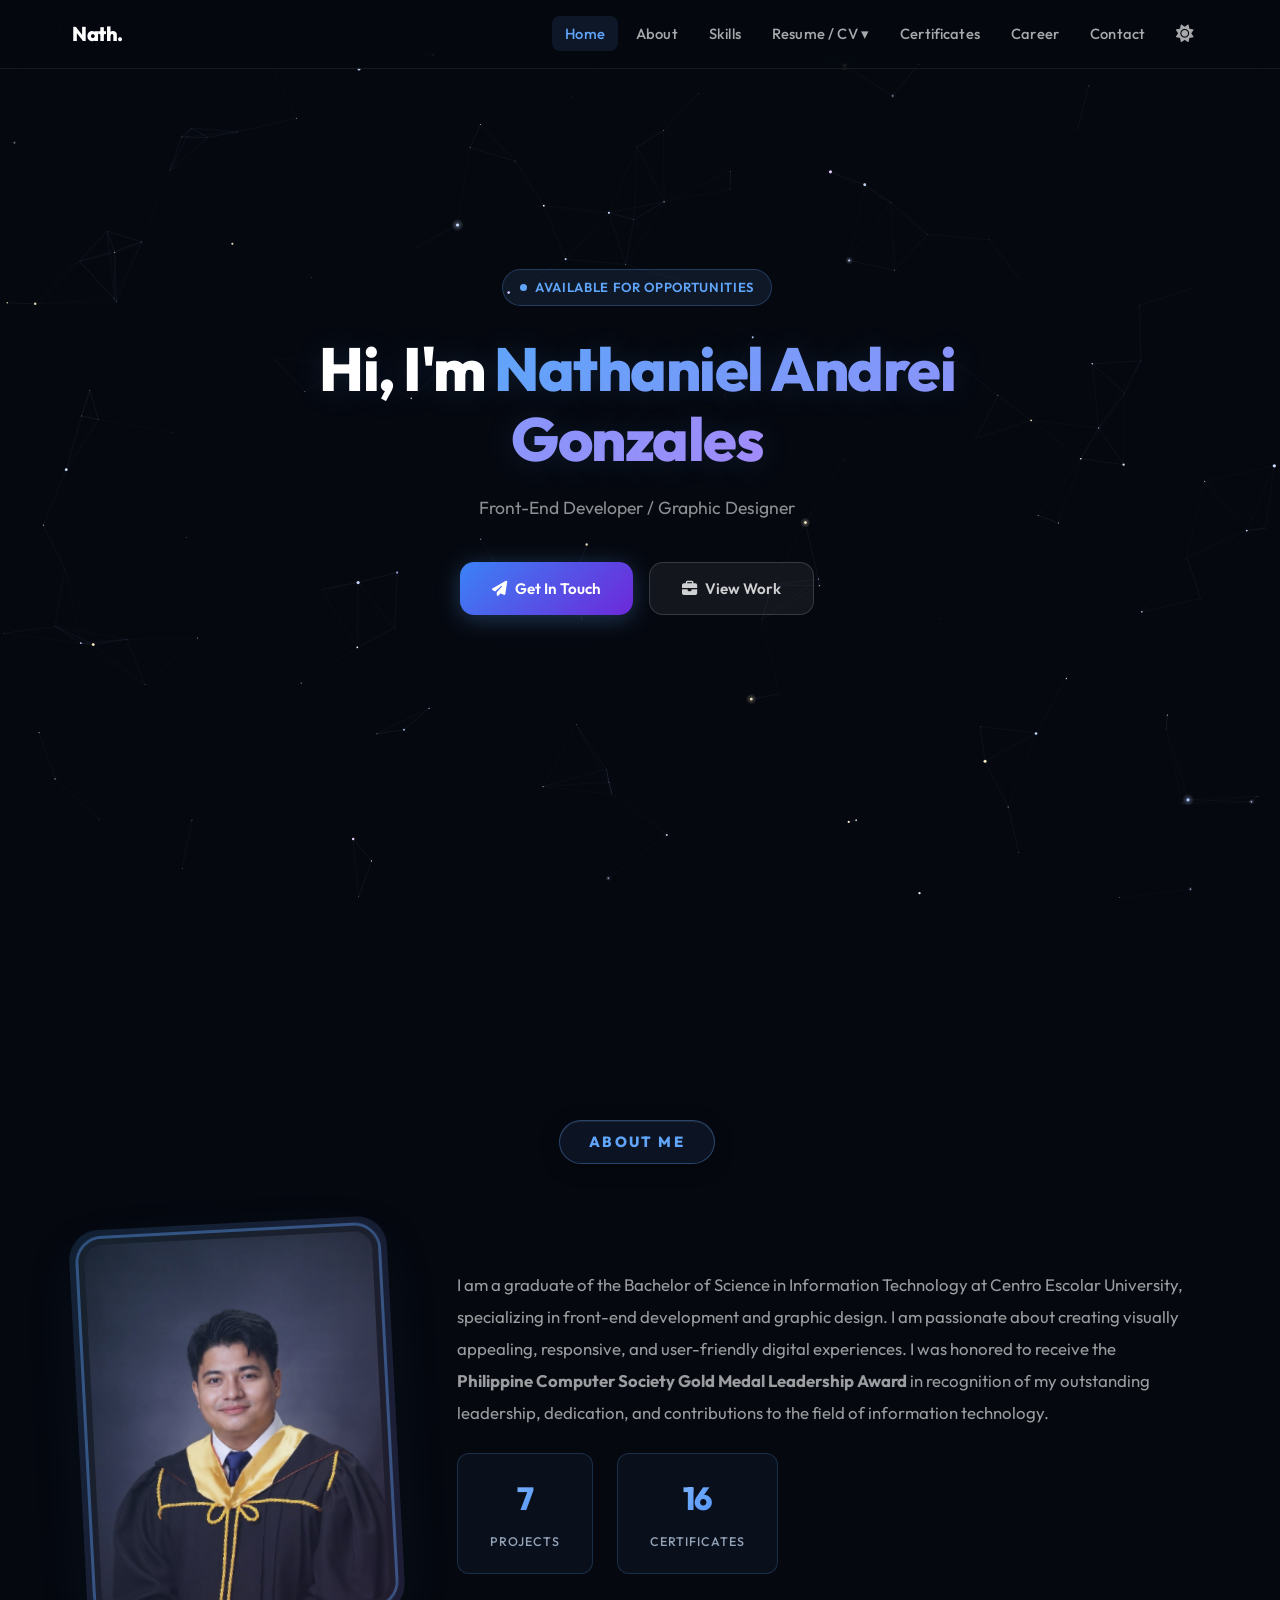
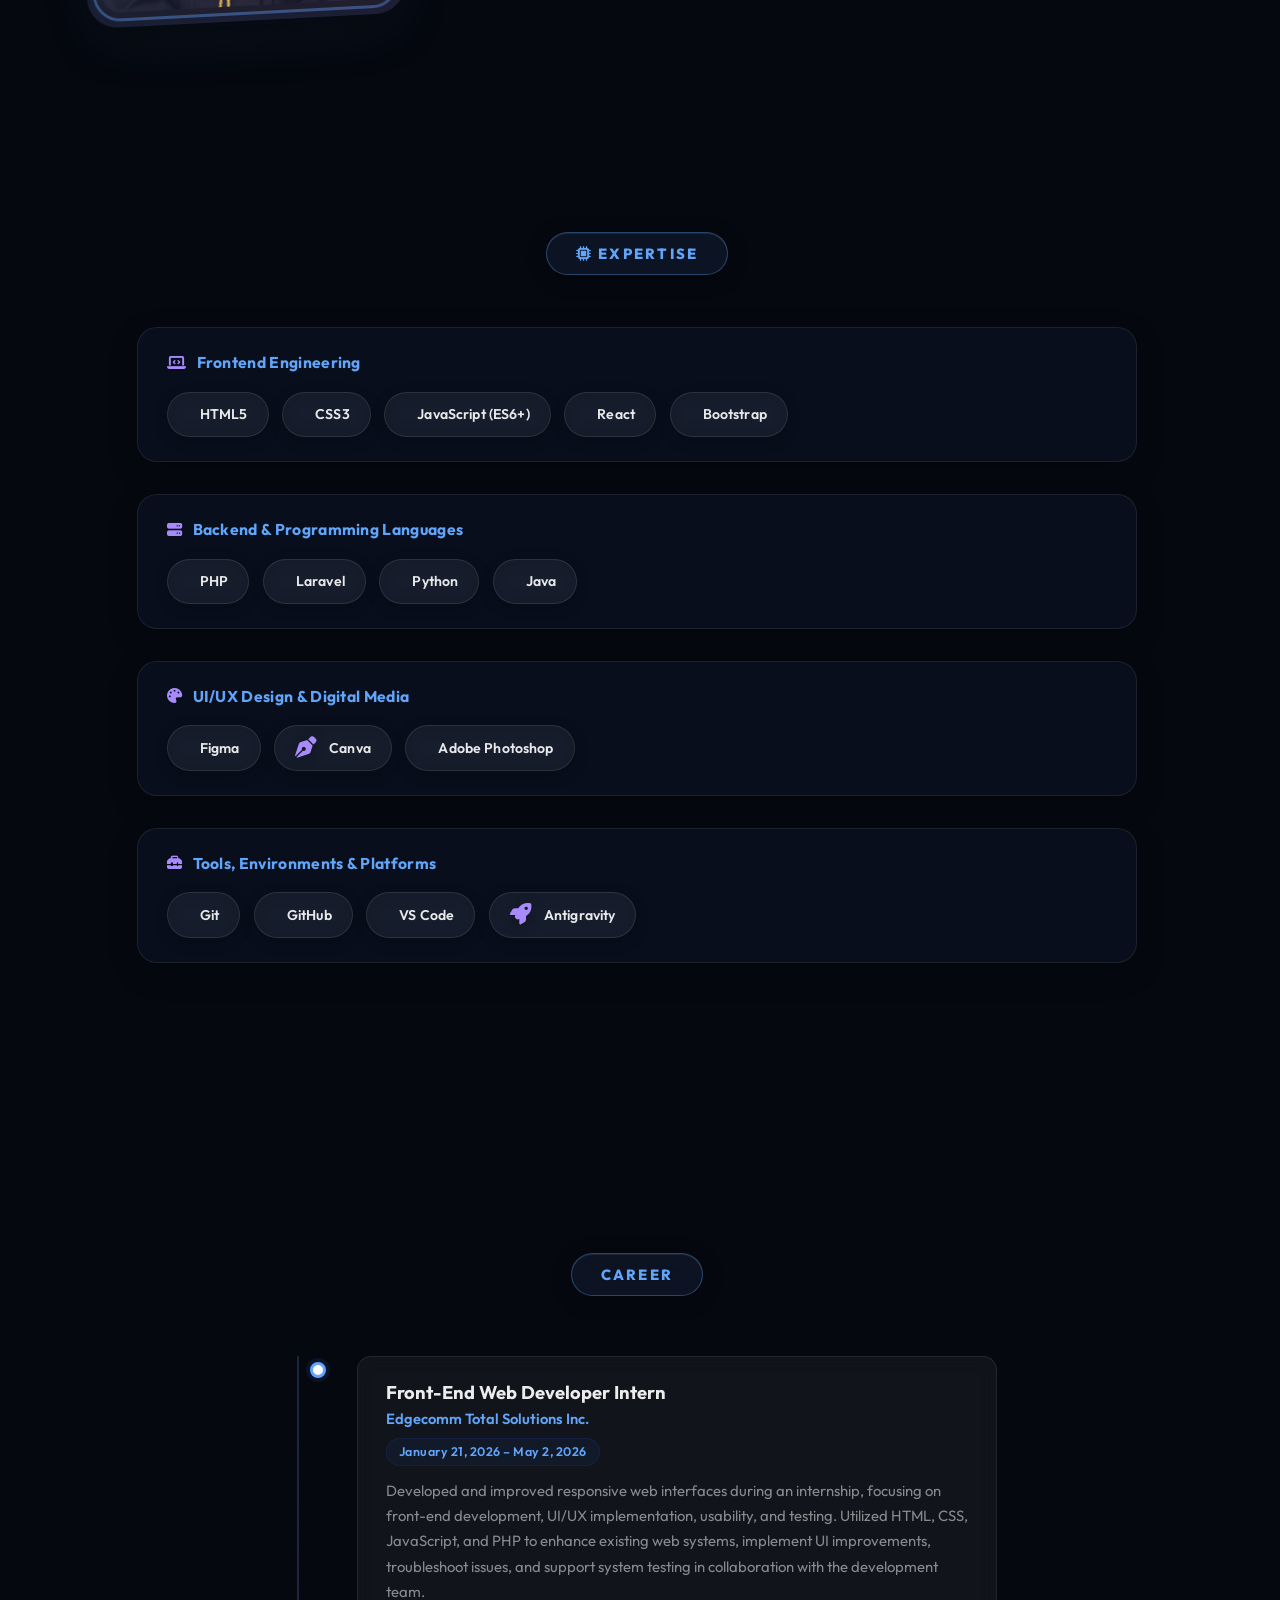
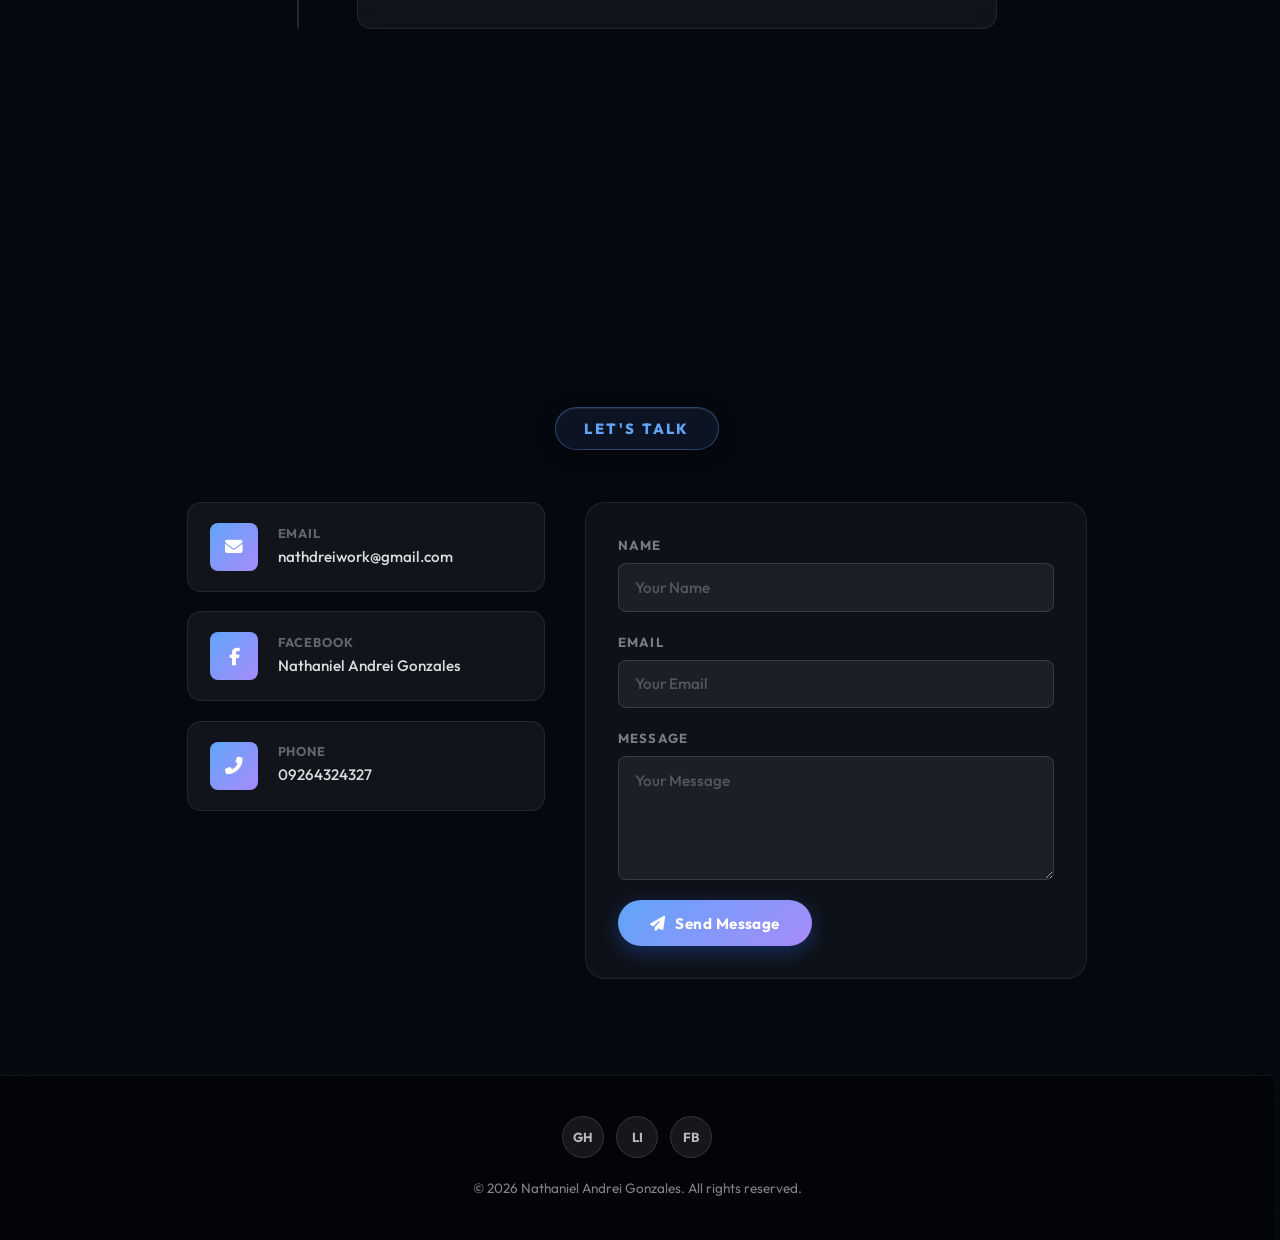
==== commit 0fe817a0: "Update index.html" ====
--- a/index.html
+++ b/index.html
@@ -4,9 +4,8 @@
 <head>
     <meta charset="UTF-8">
     <meta name="viewport" content="width=device-width, initial-scale=1.0">
-    <title>Nath Portfolio</title>
-    <meta name="description"
-        content="Portfolio of Nathaniel — Front-End Developer, Web Designer, and IT student at Centro Escolar University.">
+    <title>Nathaniel Andrei Gonzales | Front-End Developer & Graphic Designer</title>
+   <meta name="description" content="Portfolio of Nathaniel Andrei Gonzales, a Front-End Developer and Graphic Designer from Quezon City, Philippines. IT graduate from Centro Escolar University specializing in responsive web design.">
 
     <!-- Google Fonts -->
     <link rel="preconnect" href="https://fonts.googleapis.com">
